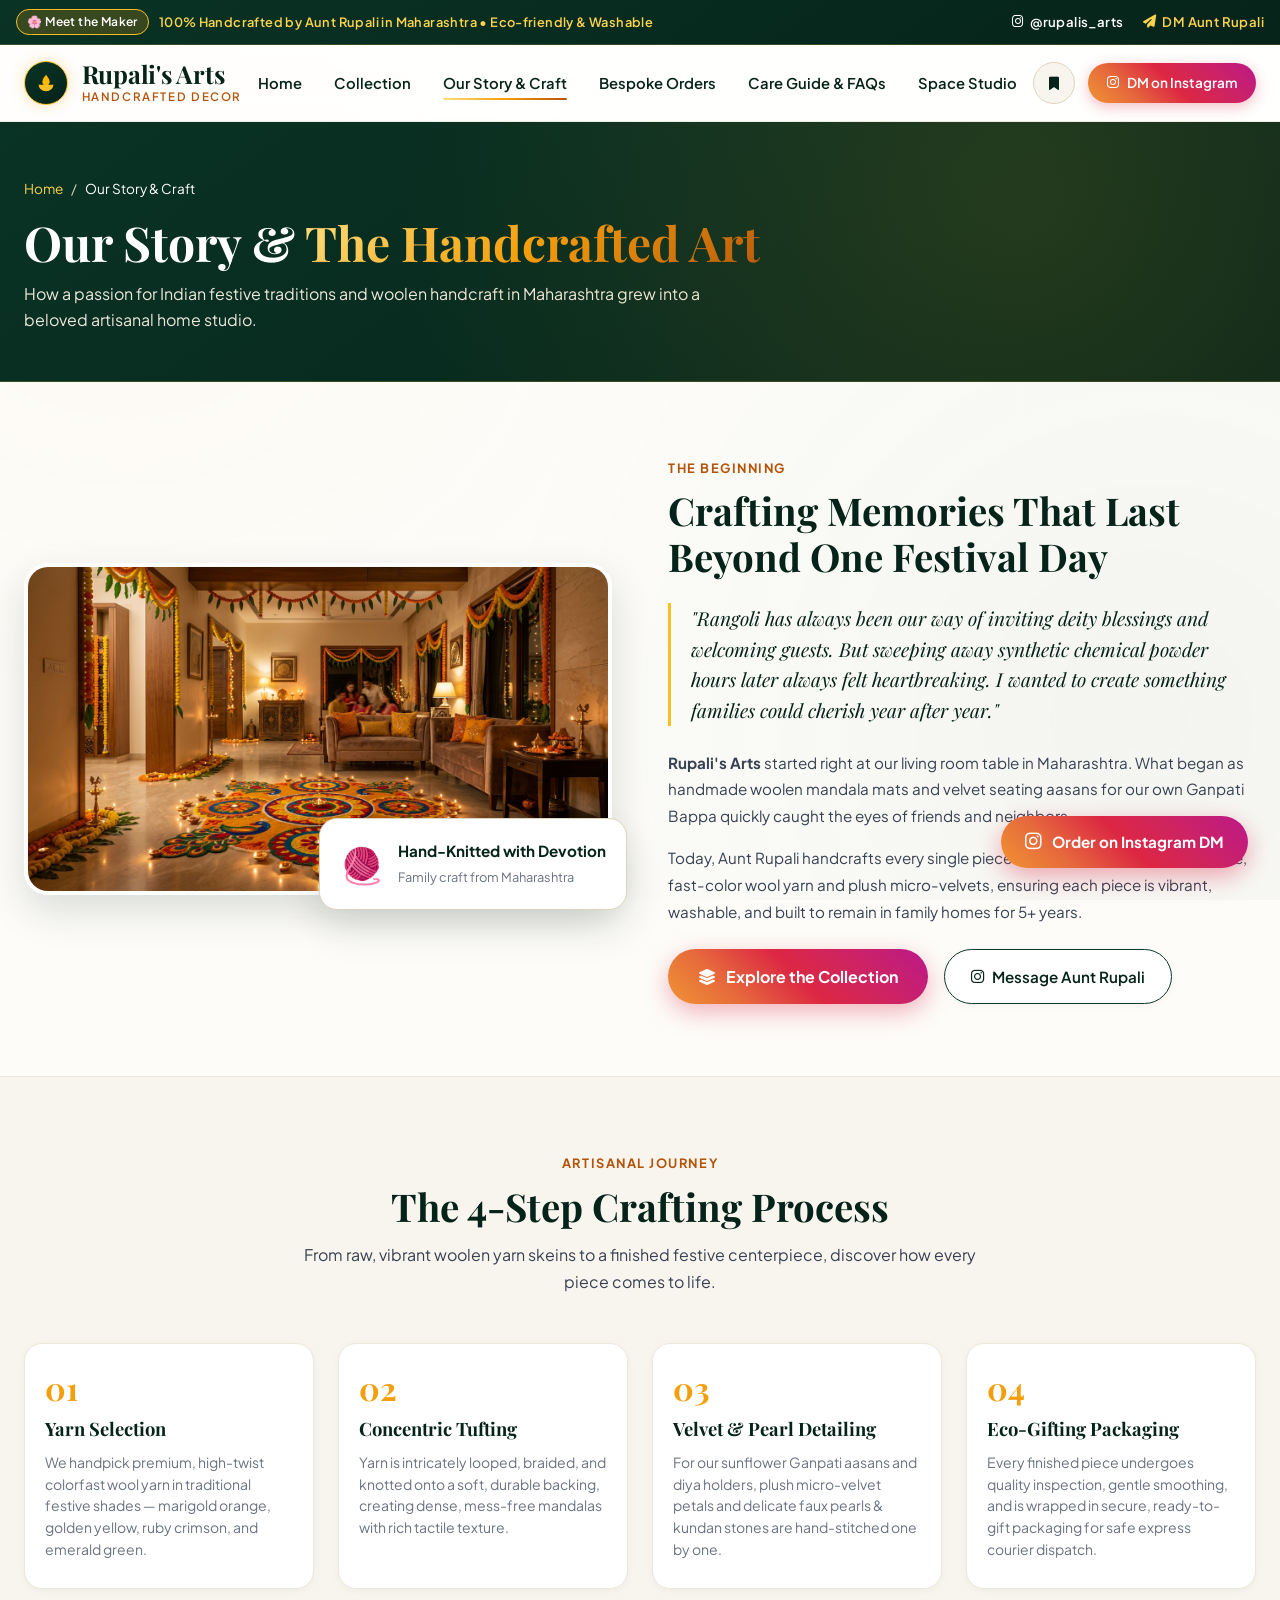
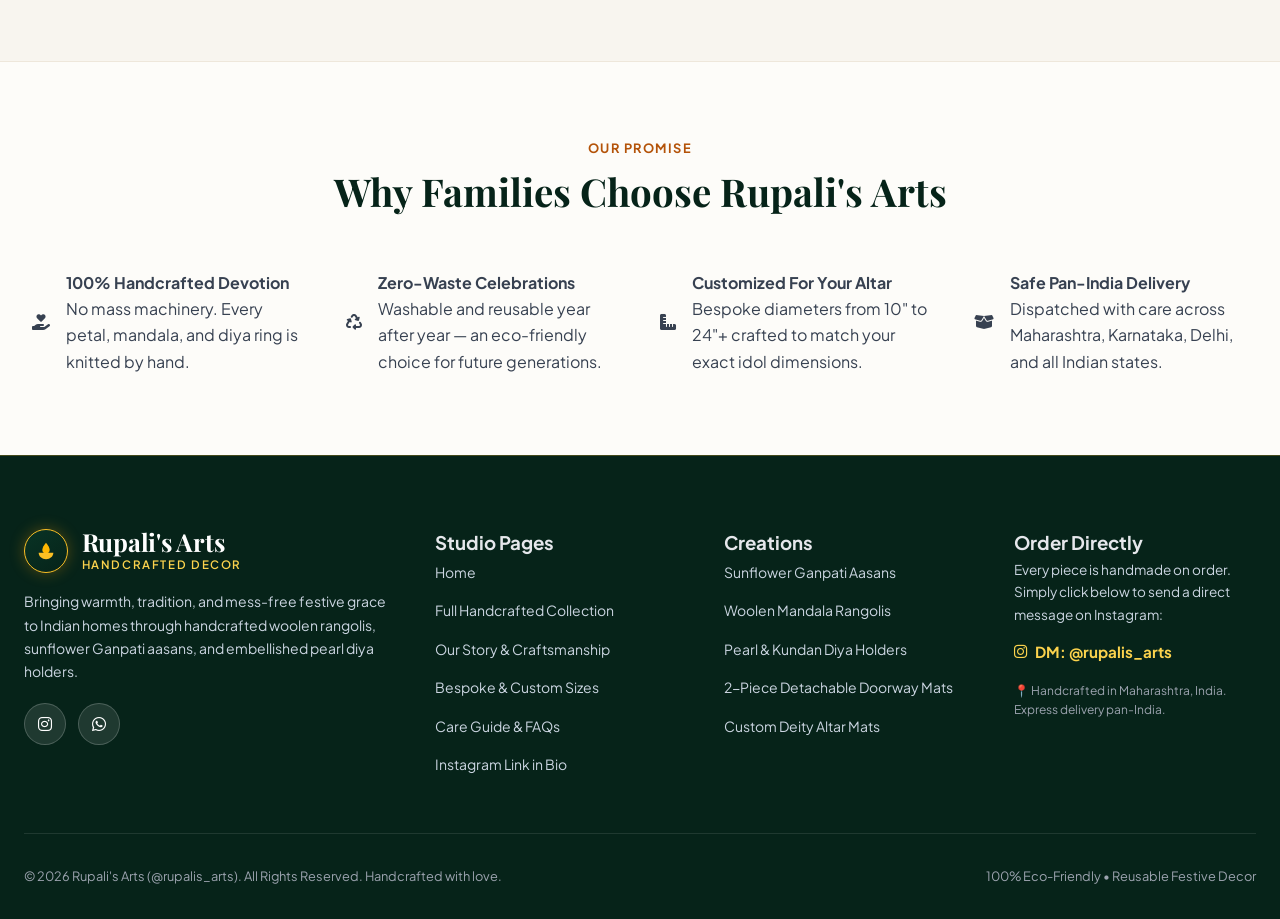
==== about.html @ a7e8b1a6 "fix(seo): optimize meta title (<60 chars) and description (<160 chars) lengths, update canonical URL" ====
<!DOCTYPE html>
<html lang="en">
<head>
  <meta charset="UTF-8" />
  <meta name="viewport" content="width=device-width, initial-scale=1.0" />
  <meta http-equiv="X-UA-Compatible" content="IE=edge" />

  <!-- SEO Meta Tags -->
  <title>Our Story & Craft | Rupali's Arts Woolen Decor</title>
  <meta name="title" content="Our Story & Craft | Rupali's Arts Woolen Decor" />
  <meta name="description" content="Discover Aunt Rupali's story and the artisanal craft of reusable woolen rangolis & Ganpati aasans handcrafted in Maharashtra." />
  <meta name="keywords" content="About Rupali's Arts, handmade woolen rangoli story, Aunt Rupali crafts, Indian artisan festive decor, eco-friendly rangoli" />
  <meta name="author" content="Rupali's Arts" />
  <meta name="robots" content="index, follow" />
  <link rel="canonical" href="https://rugvednikam.github.io/rupalis-arts/about.html" />
  <meta name="theme-color" content="#062319" />

  <!-- Open Graph -->
  <meta property="og:type" content="website" />
  <meta property="og:url" content="https://rugvednikam.github.io/rupalis-arts/about.html" />
  <meta property="og:title" content="Our Story & Craft | Rupali's Arts" />
  <meta property="og:description" content="Learn how Aunt Rupali creates washable, reusable woolen rangolis with love in Maharashtra." />
  <meta property="og:image" content="assets/images/hero.jpg" />

  <!-- Favicon -->
  <link rel="icon" type="image/svg+xml" href="data:image/svg+xml,<svg xmlns='http://www.w3.org/2000/svg' viewBox='0 0 24 24'><path d='M12 3C12 3 8 7.5 8 11C8 13.2 9.8 15 12 15C14.2 15 16 13.2 16 11C16 7.5 12 3 12 3Z' fill='%23f59e0b'/><path d='M4 14C4 18 7.58 21 12 21C16.42 21 20 18 20 14H4Z' fill='%230b3829'/></svg>" />

  <!-- Google Fonts & Font Awesome -->
  <link rel="preconnect" href="https://fonts.googleapis.com" />
  <link rel="preconnect" href="https://fonts.gstatic.com" crossorigin />
  <link href="https://fonts.googleapis.com/css2?family=Cinzel+Decorative:wght@700&family=Playfair+Display:ital,wght@0,600;0,700;1,600&family=Plus+Jakarta+Sans:wght@400;500;600;700;800&display=swap" rel="stylesheet" />
  <link rel="stylesheet" href="https://cdnjs.cloudflare.com/ajax/libs/font-awesome/6.5.1/css/all.min.css" />

  <!-- Custom CSS -->
  <link rel="stylesheet" href="css/animations.css" />
  <link rel="stylesheet" href="css/main.css" />
</head>
<body>

  <!-- Top Announcement Bar -->
  <aside class="announcement-bar" aria-label="Announcement">
    <div class="announcement-content">
      <div class="announcement-text-group">
        <span class="announcement-badge">🌸 Meet the Maker</span>
        <span class="announcement-tagline">100% Handcrafted by Aunt Rupali in Maharashtra • Eco-friendly & Washable</span>
      </div>
      <div class="announcement-links">
        <a href="https://www.instagram.com/rupalis_arts/" target="_blank" rel="noopener noreferrer" class="announcement-link" aria-label="Visit Rupali's Arts on Instagram">
          <i class="fab fa-instagram" aria-hidden="true"></i> @rupalis_arts
        </a>
        <a href="javascript:void(0)" onclick="openInstagramDM('Artisan Story Inquiry')" class="announcement-link" style="color: var(--gold-300);" aria-label="Direct message on Instagram">
          <i class="fas fa-paper-plane" aria-hidden="true"></i> DM Aunt Rupali
        </a>
      </div>
    </div>
  </aside>

  <!-- Main Site Header -->
  <header class="site-header" role="banner">
    <div class="container">
      <nav class="navbar" role="navigation" aria-label="Main Navigation">
        <a href="index.html" class="brand-logo" aria-label="Rupali's Arts Home">
          <div class="logo-diya-icon">
            <svg width="22" height="22" viewBox="0 0 24 24" fill="none" aria-hidden="true">
              <path d="M12 3C12 3 8 7.5 8 11C8 13.2 9.8 15 12 15C14.2 15 16 13.2 16 11C16 7.5 12 3 12 3Z" fill="#ffb703"/>
              <path d="M4 14C4 18 7.58 21 12 21C16.42 21 20 18 20 14H4Z" fill="#fbbf24"/>
            </svg>
          </div>
          <div class="brand-text-group">
            <span class="brand-title">Rupali's Arts</span>
            <span class="brand-subtitle">Handcrafted Decor</span>
          </div>
        </a>

        <ul class="nav-menu">
          <li><a href="index.html" class="nav-link">Home</a></li>
          <li><a href="collection.html" class="nav-link">Collection</a></li>
          <li><a href="about.html" class="nav-link active">Our Story & Craft</a></li>
          <li><a href="custom-order.html" class="nav-link">Bespoke Orders</a></li>
          <li><a href="faq.html" class="nav-link">Care Guide & FAQs</a></li>
          <li><a href="index.html#visualizer" class="nav-link">Space Studio</a></li>
        </ul>

        <div class="nav-actions">
          <button id="btnOpenInquiryDrawer" class="action-btn" title="Saved Inquiries" aria-label="Open saved inquiry bag">
            <i class="fas fa-bookmark" aria-hidden="true"></i>
            <span class="badge-count inquiry-badge-count" style="display: none;">0</span>
          </button>

          <a href="https://ig.me/m/rupalis_arts" target="_blank" rel="noopener noreferrer" class="btn-insta-header" aria-label="Direct message Rupali's Arts on Instagram">
            <i class="fab fa-instagram" aria-hidden="true"></i>
            <span>DM on Instagram</span>
          </a>

          <button id="mobileToggle" class="action-btn mobile-toggle" title="Menu" aria-label="Toggle navigation menu" aria-expanded="false">
            <i class="fas fa-bars" aria-hidden="true"></i>
          </button>
        </div>
      </nav>
    </div>
  </header>

  <main role="main">
    <!-- Page Header Banner -->
    <section class="page-header-banner">
      <div class="container">
        <nav class="breadcrumb-nav" aria-label="Breadcrumb">
          <a href="index.html">Home</a>
          <span>/</span>
          <span style="color: #fff;">Our Story & Craft</span>
        </nav>
        <h1 class="page-header-title">
          Our Story & <span class="title-accent">The Handcrafted Art</span>
        </h1>
        <p class="page-header-subtitle">
          How a passion for Indian festive traditions and woolen handcraft in Maharashtra grew into a beloved artisanal home studio.
        </p>
      </div>
    </section>

    <!-- Main Story Section -->
    <section class="story-section">
      <div class="container">
        <div class="story-grid">
          <div class="story-image-stack">
            <img src="assets/images/hero.jpg" alt="Aunt Rupali Handcrafted Decor Workshop" class="story-main-img" />
            <div class="artisan-badge-card">
              <div style="font-size: 2.2rem;">🧶</div>
              <div>
                <strong style="display: block; color: var(--emerald-900); font-size: 0.95rem;">Hand-Knitted with Devotion</strong>
                <span style="font-size: 0.8rem; color: var(--text-muted);">Family craft from Maharashtra</span>
              </div>
            </div>
          </div>

          <div class="story-content">
            <span class="section-tag">The Beginning</span>
            <h2 class="section-title" style="text-align: left; margin-bottom: 1rem;">
              Crafting Memories That Last Beyond One Festival Day
            </h2>
            <p class="artisan-quote">
              "Rangoli has always been our way of inviting deity blessings and welcoming guests. But sweeping away synthetic chemical powder hours later always felt heartbreaking. I wanted to create something families could cherish year after year."
            </p>
            <p style="color: var(--text-body); font-size: 0.95rem; line-height: 1.75; margin-bottom: 1rem;">
              <strong>Rupali's Arts</strong> started right at our living room table in Maharashtra. What began as handmade woolen mandala mats and velvet seating aasans for our own Ganpati Bappa quickly caught the eyes of friends and neighbors.
            </p>
            <p style="color: var(--text-body); font-size: 0.95rem; line-height: 1.75; margin-bottom: 1.5rem;">
              Today, Aunt Rupali handcrafts every single piece on order. We source high-grade, fast-color wool yarn and plush micro-velvets, ensuring each piece is vibrant, washable, and built to remain in family homes for 5+ years.
            </p>

            <div style="display: flex; gap: 1rem; flex-wrap: wrap;">
              <a href="collection.html" class="btn-primary-insta">
                <i class="fas fa-layer-group" aria-hidden="true"></i>
                <span>Explore the Collection</span>
              </a>
              <button class="btn-secondary-outline" onclick="openInstagramDM('Artisan Story Chat')">
                <i class="fab fa-instagram" aria-hidden="true"></i>
                <span>Message Aunt Rupali</span>
              </button>
            </div>
          </div>
        </div>
      </div>
    </section>

    <!-- The 4-Step Handcrafting Process -->
    <section class="craft-process-section">
      <div class="container">
        <div class="section-header">
          <span class="section-tag">Artisanal Journey</span>
          <h2 class="section-title">The 4-Step Crafting Process</h2>
          <p class="section-description">
            From raw, vibrant woolen yarn skeins to a finished festive centerpiece, discover how every piece comes to life.
          </p>
        </div>

        <div class="craft-steps-grid">
          <!-- Step 1 -->
          <div class="step-card">
            <div class="step-number">01</div>
            <h3>Yarn Selection</h3>
            <p>
              We handpick premium, high-twist colorfast wool yarn in traditional festive shades — marigold orange, golden yellow, ruby crimson, and emerald green.
            </p>
          </div>

          <!-- Step 2 -->
          <div class="step-card">
            <div class="step-number">02</div>
            <h3>Concentric Tufting</h3>
            <p>
              Yarn is intricately looped, braided, and knotted onto a soft, durable backing, creating dense, mess-free mandalas with rich tactile texture.
            </p>
          </div>

          <!-- Step 3 -->
          <div class="step-card">
            <div class="step-number">03</div>
            <h3>Velvet & Pearl Detailing</h3>
            <p>
              For our sunflower Ganpati aasans and diya holders, plush micro-velvet petals and delicate faux pearls & kundan stones are hand-stitched one by one.
            </p>
          </div>

          <!-- Step 4 -->
          <div class="step-card">
            <div class="step-number">04</div>
            <h3>Eco-Gifting Packaging</h3>
            <p>
              Every finished piece undergoes quality inspection, gentle smoothing, and is wrapped in secure, ready-to-gift packaging for safe express courier dispatch.
            </p>
          </div>
        </div>
      </div>
    </section>

    <!-- Workshop Values -->
    <section style="padding: 4.5rem 0;">
      <div class="container">
        <div class="section-header">
          <span class="section-tag">Our Promise</span>
          <h2 class="section-title">Why Families Choose Rupali's Arts</h2>
        </div>

        <div class="features-grid">
          <div class="feature-box">
            <div class="feature-icon"><i class="fas fa-hand-holding-heart" aria-hidden="true"></i></div>
            <div class="feature-info">
              <h4>100% Handcrafted Devotion</h4>
              <p>No mass machinery. Every petal, mandala, and diya ring is knitted by hand.</p>
            </div>
          </div>

          <div class="feature-box">
            <div class="feature-icon"><i class="fas fa-recycle" aria-hidden="true"></i></div>
            <div class="feature-info">
              <h4>Zero-Waste Celebrations</h4>
              <p>Washable and reusable year after year — an eco-friendly choice for future generations.</p>
            </div>
          </div>

          <div class="feature-box">
            <div class="feature-icon"><i class="fas fa-ruler-combined" aria-hidden="true"></i></div>
            <div class="feature-info">
              <h4>Customized For Your Altar</h4>
              <p>Bespoke diameters from 10" to 24"+ crafted to match your exact idol dimensions.</p>
            </div>
          </div>

          <div class="feature-box">
            <div class="feature-icon"><i class="fas fa-box-open" aria-hidden="true"></i></div>
            <div class="feature-info">
              <h4>Safe Pan-India Delivery</h4>
              <p>Dispatched with care across Maharashtra, Karnataka, Delhi, and all Indian states.</p>
            </div>
          </div>
        </div>
      </div>
    </section>
  </main>

  <!-- Site Footer -->
  <footer class="site-footer" role="contentinfo">
    <div class="container">
      <div class="footer-grid">
        <div class="footer-col">
          <a href="index.html" class="brand-logo" style="margin-bottom: 1rem;" aria-label="Rupali's Arts Home">
            <div class="logo-diya-icon">
              <svg width="22" height="22" viewBox="0 0 24 24" fill="none" aria-hidden="true">
                <path d="M12 3C12 3 8 7.5 8 11C8 13.2 9.8 15 12 15C14.2 15 16 13.2 16 11C16 7.5 12 3 12 3Z" fill="#ffb703"/>
                <path d="M4 14C4 18 7.58 21 12 21C16.42 21 20 18 20 14H4Z" fill="#fbbf24"/>
              </svg>
            </div>
            <div class="brand-text-group">
              <span class="brand-title" style="color: #fff;">Rupali's Arts</span>
              <span class="brand-subtitle" style="color: var(--gold-300);">Handcrafted Decor</span>
            </div>
          </a>
          <p style="font-size: 0.875rem; color: #cbd5e1; line-height: 1.65; margin-bottom: 1.25rem;">
            Bringing warmth, tradition, and mess-free festive grace to Indian homes through handcrafted woolen rangolis, sunflower Ganpati aasans, and embellished pearl diya holders.
          </p>
          <div style="display: flex; gap: 0.75rem;">
            <a href="https://www.instagram.com/rupalis_arts/" target="_blank" rel="noopener noreferrer" class="action-btn" style="background: rgba(255,255,255,0.1); border-color: rgba(255,255,255,0.2); color: #fff;" aria-label="Instagram">
              <i class="fab fa-instagram" aria-hidden="true"></i>
            </a>
            <a href="https://wa.me/918552939652" target="_blank" rel="noopener noreferrer" class="action-btn" style="background: rgba(255,255,255,0.1); border-color: rgba(255,255,255,0.2); color: #fff;" aria-label="WhatsApp">
              <i class="fab fa-whatsapp" aria-hidden="true"></i>
            </a>
          </div>
        </div>

        <div class="footer-col">
          <h3 class="footer-col-title">Studio Pages</h3>
          <ul class="footer-links">
            <li><a href="index.html">Home</a></li>
            <li><a href="collection.html">Full Handcrafted Collection</a></li>
            <li><a href="about.html">Our Story & Craftsmanship</a></li>
            <li><a href="custom-order.html">Bespoke & Custom Sizes</a></li>
            <li><a href="faq.html">Care Guide & FAQs</a></li>
            <li><a href="bio.html">Instagram Link in Bio</a></li>
          </ul>
        </div>

        <div class="footer-col">
          <h3 class="footer-col-title">Creations</h3>
          <ul class="footer-links">
            <li><a href="collection.html">Sunflower Ganpati Aasans</a></li>
            <li><a href="collection.html">Woolen Mandala Rangolis</a></li>
            <li><a href="collection.html">Pearl & Kundan Diya Holders</a></li>
            <li><a href="collection.html">2-Piece Detachable Doorway Mats</a></li>
            <li><a href="custom-order.html">Custom Deity Altar Mats</a></li>
          </ul>
        </div>

        <div class="footer-col">
          <h3 class="footer-col-title">Order Directly</h3>
          <p style="font-size: 0.85rem; color: #cbd5e1; margin-bottom: 0.75rem;">
            Every piece is handmade on order. Simply click below to send a direct message on Instagram:
          </p>
          <a href="https://ig.me/m/rupalis_arts" target="_blank" rel="noopener noreferrer" style="display: inline-flex; align-items: center; gap: 0.5rem; color: var(--gold-300); font-weight: 700; font-size: 0.95rem;" aria-label="Chat on Instagram DM">
            <i class="fab fa-instagram" aria-hidden="true"></i> DM: @rupalis_arts
          </a>
          <p style="font-size: 0.75rem; color: #9ca3af; margin-top: 1rem;">
            📍 Handcrafted in Maharashtra, India. Express delivery pan-India.
          </p>
        </div>
      </div>

      <div class="footer-bottom">
        <p>© 2026 Rupali's Arts (@rupalis_arts). All Rights Reserved. Handcrafted with love.</p>
        <p>100% Eco-Friendly • Reusable Festive Decor</p>
      </div>
    </div>
  </footer>

  <!-- Inquiry Bag Drawer -->
  <div id="inquiryBackdrop" class="modal-backdrop" aria-hidden="true"></div>
  <aside id="inquiryDrawer" class="inquiry-drawer" role="dialog" aria-modal="true" aria-label="My Inquiry Bag">
    <div class="drawer-header">
      <div style="display: flex; align-items: center; gap: 0.5rem;">
        <i class="fas fa-bookmark" style="color: var(--gold-400);" aria-hidden="true"></i>
        <h3>My Inquiry Bag</h3>
      </div>
      <button id="btnCloseInquiryDrawer" style="color: #fff; font-size: 1.25rem;" aria-label="Close inquiry drawer">
        <i class="fas fa-times" aria-hidden="true"></i>
      </button>
    </div>

    <div id="inquiryDrawerList" class="drawer-body"></div>

    <div class="drawer-footer">
      <label for="inquiryNotesInput" style="font-size: 0.8rem; font-weight: 700; color: var(--emerald-900); display: block; margin-bottom: 0.4rem;">
        Custom Size / Note for Aunt Rupali:
      </label>
      <input type="text" id="inquiryNotesInput" placeholder="e.g. Need 12-inch size in Purple" style="width: 100%; padding: 0.65rem 0.85rem; border-radius: 10px; border: 1px solid var(--cream-300); font-size: 0.825rem; margin-bottom: 1rem; outline: none;" />

      <button id="btnSendAllInquiry" class="btn-primary-insta" style="width: 100%; justify-content: center;" aria-label="Send inquiry bag items to Instagram DM">
        <i class="fab fa-instagram" aria-hidden="true"></i> Send All to Instagram DM
      </button>
    </div>
  </aside>

  <!-- Mobile Slide-Out Sidebar Drawer (Off-Canvas Left) -->
  <div id="mobileSidebarBackdrop" class="mobile-sidebar-backdrop" aria-hidden="true"></div>

  <aside id="mobileSidebar" class="mobile-sidebar" role="dialog" aria-modal="true" aria-label="Mobile Navigation Sidebar">
    <div class="mobile-sidebar-header">
      <a href="index.html" class="brand-logo" id="mobileSidebarLogo" aria-label="Rupali's Arts Home">
        <div class="logo-diya-icon">
          <svg width="20" height="20" viewBox="0 0 24 24" fill="none" aria-hidden="true">
            <path d="M12 3C12 3 8 7.5 8 11C8 13.2 9.8 15 12 15C14.2 15 16 13.2 16 11C16 7.5 12 3 12 3Z" fill="#ffb703"/>
            <path d="M4 14C4 18 7.58 21 12 21C16.42 21 20 18 20 14H4Z" fill="#fbbf24"/>
          </svg>
        </div>
        <div class="brand-text-group">
          <span class="brand-title" style="font-size: 1.35rem; color: #fff;">Rupali's Arts</span>
          <span class="brand-subtitle" style="color: var(--gold-300);">Handcrafted Decor</span>
        </div>
      </a>
      <button id="closeMobileSidebarBtn" class="mobile-sidebar-close" aria-label="Close mobile navigation sidebar">
        <i class="fas fa-times" aria-hidden="true"></i>
      </button>
    </div>

    <div class="mobile-sidebar-body">
      <div class="mobile-sidebar-quick-tools" style="grid-template-columns: 1fr;">
        <button id="mobileSidebarInquiryBtn" class="mobile-tool-card" aria-label="Open saved inquiry bag">
          <div class="tool-icon-wrap">
            <i class="fas fa-bookmark" aria-hidden="true"></i>
            <span class="badge-count inquiry-badge-count" style="display: none;">0</span>
          </div>
          <div class="tool-info">
            <span class="tool-title">My Saved Inquiry Bag</span>
            <span class="tool-sub">View bookmarks & request quote</span>
          </div>
        </button>
      </div>

      <nav class="mobile-sidebar-nav" aria-label="Mobile Menu Navigation">
        <span class="mobile-nav-heading">Studio Navigation</span>
        <ul class="mobile-nav-list">
          <li>
            <a href="index.html" class="mobile-nav-item">
              <span class="item-icon"><i class="fas fa-house" aria-hidden="true"></i></span>
              <span class="item-label">Home</span>
              <i class="fas fa-chevron-right item-arrow" aria-hidden="true"></i>
            </a>
          </li>
          <li>
            <a href="collection.html" class="mobile-nav-item">
              <span class="item-icon"><i class="fas fa-layer-group" aria-hidden="true"></i></span>
              <span class="item-label">Full Collection</span>
              <span class="item-pill">7 Designs</span>
            </a>
          </li>
          <li>
            <a href="about.html" class="mobile-nav-item active">
              <span class="item-icon"><i class="fas fa-heart" aria-hidden="true"></i></span>
              <span class="item-label">Our Story & Craft</span>
              <i class="fas fa-chevron-right item-arrow" aria-hidden="true"></i>
            </a>
          </li>
          <li>
            <a href="custom-order.html" class="mobile-nav-item">
              <span class="item-icon"><i class="fas fa-palette" aria-hidden="true"></i></span>
              <span class="item-label">Bespoke Orders & Sizes</span>
              <i class="fas fa-chevron-right item-arrow" aria-hidden="true"></i>
            </a>
          </li>
          <li>
            <a href="faq.html" class="mobile-nav-item">
              <span class="item-icon"><i class="fas fa-circle-question" aria-hidden="true"></i></span>
              <span class="item-label">Care Guide & FAQs</span>
              <i class="fas fa-chevron-right item-arrow" aria-hidden="true"></i>
            </a>
          </li>
          <li>
            <a href="bio.html" class="mobile-nav-item">
              <span class="item-icon"><i class="fas fa-link" aria-hidden="true"></i></span>
              <span class="item-label">Instagram Link in Bio</span>
              <i class="fas fa-chevron-right item-arrow" aria-hidden="true"></i>
            </a>
          </li>
        </ul>
      </nav>
    </div>

    <div class="mobile-sidebar-footer">
      <a href="https://ig.me/m/rupalis_arts" target="_blank" rel="noopener noreferrer" class="btn-sidebar-insta" aria-label="Direct message Rupali's Arts on Instagram">
        <i class="fab fa-instagram fa-lg" aria-hidden="true"></i>
        <span>DM on Instagram @rupalis_arts</span>
      </a>

      <a href="https://wa.me/918552939652?text=Hello%20Rupali's%20Arts!%20I%20am%20interested%20in%20your%20handcrafted%20woolen%20rangolis%20and%20aasans." target="_blank" rel="noopener noreferrer" class="btn-sidebar-whatsapp" aria-label="Message Rupali's Arts on WhatsApp">
        <i class="fab fa-whatsapp fa-lg" aria-hidden="true"></i>
        <span>WhatsApp: +91 8552939652</span>
      </a>

      <div class="mobile-sidebar-badge-strip">
        <span>🚚 Express Shipping</span>
        <span>•</span>
        <span>💯 100% Reusable</span>
      </div>
    </div>
  </aside>

  <!-- Floating Instagram Quick Action Button -->
  <a href="https://ig.me/m/rupalis_arts" target="_blank" rel="noopener noreferrer" class="floating-insta-btn" title="Chat on Instagram DM" aria-label="Order on Instagram DM @rupalis_arts">
    <i class="fab fa-instagram fa-lg" aria-hidden="true"></i>
    <span>Order on Instagram DM</span>
  </a>

  <!-- Scripts -->
  <script src="js/products.js"></script>
  <script src="js/app.js"></script>
</body>
</html>
---- css/animations.css ----
/* Rupali's Arts - Animations & Keyframes */

@keyframes flameFlicker {
  0%, 100% {
    transform: scale(1) rotate(-1deg);
    filter: drop-shadow(0 0 10px rgba(255, 179, 0, 0.9)) drop-shadow(0 0 20px rgba(255, 106, 0, 0.6));
    opacity: 0.95;
  }
  25% {
    transform: scale(1.08, 0.95) rotate(2deg);
    filter: drop-shadow(0 0 14px rgba(255, 195, 0, 1)) drop-shadow(0 0 25px rgba(255, 87, 34, 0.7));
    opacity: 1;
  }
  50% {
    transform: scale(0.96, 1.05) rotate(-2deg);
    filter: drop-shadow(0 0 8px rgba(255, 179, 0, 0.8)) drop-shadow(0 0 18px rgba(255, 106, 0, 0.5));
    opacity: 0.9;
  }
  75% {
    transform: scale(1.04, 1.02) rotate(1deg);
    filter: drop-shadow(0 0 12px rgba(255, 204, 0, 0.95)) drop-shadow(0 0 22px rgba(255, 87, 34, 0.65));
    opacity: 0.98;
  }
}

@keyframes floatSlow {
  0%, 100% {
    transform: translateY(0) rotate(0deg);
  }
  50% {
    transform: translateY(-12px) rotate(3deg);
  }
}

@keyframes floatReverse {
  0%, 100% {
    transform: translateY(0) rotate(0deg);
  }
  50% {
    transform: translateY(10px) rotate(-3deg);
  }
}

@keyframes pulseGlow {
  0%, 100% {
    box-shadow: 0 0 0 0 rgba(225, 48, 108, 0.4), 0 0 20px rgba(251, 133, 0, 0.3);
  }
  50% {
    box-shadow: 0 0 0 12px rgba(225, 48, 108, 0), 0 0 30px rgba(251, 133, 0, 0.5);
  }
}

@keyframes goldShimmer {
  0% {
    background-position: -200% 0;
  }
  100% {
    background-position: 200% 0;
  }
}

@keyframes spinSlow {
  from {
    transform: rotate(0deg);
  }
  to {
    transform: rotate(360deg);
  }
}

@keyframes marigoldDrift {
  0% {
    transform: translateY(-50px) translateX(0) rotate(0deg);
    opacity: 0;
  }
  10% {
    opacity: 0.8;
  }
  90% {
    opacity: 0.8;
  }
  100% {
    transform: translateY(105vh) translateX(100px) rotate(360deg);
    opacity: 0;
  }
}

@keyframes modalFadeIn {
  from {
    opacity: 0;
    transform: scale(0.95) translateY(20px);
  }
  to {
    opacity: 1;
    transform: scale(1) translateY(0);
  }
}

@keyframes slideInRight {
  from {
    transform: translateX(100%);
  }
  to {
    transform: translateX(0);
  }
}

@keyframes toastSlideUp {
  from {
    transform: translateY(100%) scale(0.9);
    opacity: 0;
  }
  to {
    transform: translateY(0) scale(1);
    opacity: 1;
  }
}

.animate-flame {
  animation: flameFlicker 2.4s infinite ease-in-out;
  transform-origin: bottom center;
}

.animate-float {
  animation: floatSlow 5s ease-in-out infinite;
}

.animate-float-reverse {
  animation: floatReverse 6s ease-in-out infinite;
}

.animate-pulse-glow {
  animation: pulseGlow 2.5s infinite;
}

.animate-spin-slow {
  animation: spinSlow 30s linear infinite;
}
---- css/main.css ----
/* ==========================================================================
   RUPALI'S ARTS - MODERN HANDCRAFTED FESTIVE HOME DECOR STYLESHEET
   ========================================================================== */

:root {
  /* Brand Color Tokens */
  --emerald-900: #062319;
  --emerald-800: #0b3829;
  --emerald-700: #104c38;
  --emerald-600: #16654b;
  --emerald-100: #e3f2ec;
  --emerald-50:  #f0f8f5;

  --gold-500: #f59e0b;
  --gold-400: #fbbf24;
  --gold-300: #fcd34d;
  --gold-200: #fde68a;
  
  --amber-500: #d97706;
  --amber-600: #b45309;

  --crimson-700: #881337;
  --crimson-600: #be123c;
  --crimson-500: #e11d48;

  --cream-50:  #fdfcf9;
  --cream-100: #f8f5ef;
  --cream-200: #eee7db;
  --cream-300: #ded3bf;

  --text-dark: #1a202c;
  --text-body: #374151;
  --text-muted: #6b7280;
  --text-light: #9ca3af;

  /* Gradients */
  --grad-gold: linear-gradient(135deg, #fce080 0%, #f59e0b 50%, #b45309 100%);
  --grad-emerald: linear-gradient(145deg, #093325 0%, #062319 100%);
  --grad-emerald-subtle: linear-gradient(180deg, #0d3d2c 0%, #07261b 100%);
  --grad-instagram: linear-gradient(45deg, #f09433 0%, #e6683c 25%, #dc2743 50%, #cc2366 75%, #bc1888 100%);
  --grad-festive-glow: radial-gradient(circle at center, rgba(251, 191, 36, 0.25) 0%, rgba(13, 61, 44, 0) 70%);

  /* Glassmorphism */
  --glass-bg: rgba(255, 255, 255, 0.82);
  --glass-border: rgba(251, 191, 36, 0.28);
  --glass-dark-bg: rgba(6, 35, 25, 0.85);
  --glass-dark-border: rgba(251, 191, 36, 0.2);

  /* Shadows */
  --shadow-sm: 0 2px 8px rgba(0, 0, 0, 0.04);
  --shadow-md: 0 8px 24px rgba(6, 35, 25, 0.08);
  --shadow-lg: 0 16px 40px rgba(6, 35, 25, 0.14);
  --shadow-glow: 0 0 35px rgba(245, 158, 11, 0.35);

  /* Fonts */
  --font-serif: 'Playfair Display', Georgia, serif;
  --font-display: 'Cinzel Decorative', 'Playfair Display', serif;
  --font-sans: 'Plus Jakarta Sans', system-ui, -apple-system, BlinkMacSystemFont, 'Segoe UI', Roboto, sans-serif;

  /* Transitions */
  --transition-fast: 0.2s cubic-bezier(0.4, 0, 0.2, 1);
  --transition-normal: 0.35s cubic-bezier(0.4, 0, 0.2, 1);
  --transition-bounce: 0.5s cubic-bezier(0.34, 1.56, 0.64, 1);
}

/* Reset & Base Setup */
*, *::before, *::after {
  box-sizing: border-box;
  margin: 0;
  padding: 0;
}

html {
  scroll-behavior: smooth;
  font-size: 16px;
  -webkit-text-size-adjust: 100%;
  overflow-x: hidden !important;
  width: 100% !important;
  max-width: 100% !important;
}

body {
  font-family: var(--font-sans);
  background-color: var(--cream-50);
  color: var(--text-body);
  line-height: 1.65;
  overflow-x: hidden !important;
  width: 100% !important;
  max-width: 100% !important;
  position: relative;
  min-height: 100vh;
}

/* Background Festive Texture */
body::before {
  content: '';
  position: fixed;
  inset: 0;
  background-image: 
    radial-gradient(circle at 10% 20%, rgba(245, 158, 11, 0.03) 0%, transparent 40%),
    radial-gradient(circle at 90% 80%, rgba(16, 76, 56, 0.04) 0%, transparent 50%);
  pointer-events: none;
  z-index: -1;
}

img {
  max-width: 100%;
  height: auto;
  display: block;
}

a {
  color: inherit;
  text-decoration: none;
}

button, input, select, textarea {
  font-family: inherit;
}

button {
  cursor: pointer;
  border: none;
  background: none;
}

/* Container */
.container {
  width: 100%;
  max-width: 1280px;
  margin: 0 auto;
  padding: 0 1.5rem;
}

@media (max-width: 640px) {
  .container {
    padding: 0 1rem;
  }
}

/* ==========================================================================
   TOP ANNOUNCEMENT BAR
   ========================================================================== */
.announcement-bar {
  background: var(--grad-emerald);
  color: var(--gold-300);
  padding: 0.55rem 1rem;
  font-size: 0.825rem;
  font-weight: 600;
  letter-spacing: 0.03em;
  border-bottom: 1px solid rgba(251, 191, 36, 0.2);
  position: relative;
  z-index: 60;
  width: 100%;
  box-sizing: border-box;
}

.announcement-content {
  display: flex;
  justify-content: space-between;
  align-items: center;
  max-width: 1280px;
  margin: 0 auto;
  gap: 0.75rem;
  width: 100%;
  box-sizing: border-box;
}

.announcement-text-group {
  display: flex;
  align-items: center;
  gap: 0.6rem;
  flex-wrap: wrap;
  max-width: 100%;
}

.announcement-badge {
  background: rgba(245, 158, 11, 0.2);
  border: 1px solid var(--gold-400);
  padding: 0.15rem 0.65rem;
  border-radius: 9999px;
  color: #fff;
  font-size: 0.75rem;
  white-space: nowrap;
  flex-shrink: 0;
}

.announcement-tagline {
  color: var(--gold-300);
  font-size: 0.8rem;
}

.announcement-links {
  display: flex;
  gap: 1.25rem;
  align-items: center;
  flex-shrink: 0;
}

.announcement-link {
  display: inline-flex;
  align-items: center;
  gap: 0.35rem;
  color: #fff;
  transition: var(--transition-fast);
  white-space: nowrap;
}

.announcement-link:hover {
  color: var(--gold-300);
}

/* ==========================================================================
   HEADER & NAVBAR
   ========================================================================== */
.site-header {
  position: sticky;
  top: 0;
  z-index: 50;
  background: var(--glass-bg);
  backdrop-filter: blur(14px);
  -webkit-backdrop-filter: blur(14px);
  border-bottom: 1px solid rgba(238, 231, 219, 0.8);
  transition: var(--transition-normal);
}

.site-header.scrolled {
  box-shadow: var(--shadow-md);
  background: rgba(253, 252, 249, 0.94);
}

.navbar {
  display: flex;
  align-items: center;
  justify-content: space-between;
  height: 4.75rem;
}

/* Brand Logo */
.brand-logo {
  display: flex;
  align-items: center;
  gap: 0.85rem;
}

.logo-diya-icon {
  width: 44px;
  height: 44px;
  background: var(--grad-emerald);
  border: 1.5px solid var(--gold-400);
  border-radius: 50%;
  display: flex;
  align-items: center;
  justify-content: center;
  box-shadow: 0 0 15px rgba(245, 158, 11, 0.3);
  position: relative;
  flex-shrink: 0;
}

.brand-text-group {
  display: flex;
  flex-direction: column;
}

.brand-title {
  font-family: var(--font-serif);
  font-size: 1.55rem;
  font-weight: 700;
  color: var(--emerald-900);
  letter-spacing: -0.01em;
  line-height: 1.1;
}

.brand-subtitle {
  font-size: 0.72rem;
  font-weight: 600;
  letter-spacing: 0.14em;
  text-transform: uppercase;
  color: var(--amber-600);
}

/* Nav Links */
.nav-menu {
  display: flex;
  align-items: center;
  gap: 2rem;
  list-style: none;
}

.nav-link {
  font-size: 0.925rem;
  font-weight: 600;
  color: var(--emerald-900);
  position: relative;
  padding: 0.5rem 0;
  transition: var(--transition-fast);
}

.nav-link::after {
  content: '';
  position: absolute;
  bottom: 0;
  left: 0;
  width: 0;
  height: 2px;
  background: var(--grad-gold);
  border-radius: 2px;
  transition: var(--transition-fast);
}

.nav-link:hover {
  color: var(--amber-600);
}

.nav-link:hover::after,
.nav-link.active::after {
  width: 100%;
}

/* Nav Actions */
.nav-actions {
  display: flex;
  align-items: center;
  gap: 0.85rem;
}

.action-btn {
  width: 42px;
  height: 42px;
  border-radius: 50%;
  background: var(--cream-100);
  border: 1px solid var(--cream-300);
  color: var(--emerald-900);
  display: flex;
  align-items: center;
  justify-content: center;
  transition: var(--transition-fast);
  position: relative;
}

.action-btn:hover {
  background: var(--emerald-50);
  border-color: var(--emerald-700);
  color: var(--emerald-700);
  transform: translateY(-2px);
}

.badge-count {
  position: absolute;
  top: -4px;
  right: -4px;
  background: var(--crimson-600);
  color: white;
  font-size: 0.7rem;
  font-weight: 700;
  width: 19px;
  height: 19px;
  border-radius: 50%;
  display: flex;
  align-items: center;
  justify-content: center;
  box-shadow: 0 2px 6px rgba(190, 18, 60, 0.4);
}

.btn-insta-header {
  display: inline-flex;
  align-items: center;
  gap: 0.5rem;
  background: var(--grad-instagram);
  color: white;
  padding: 0.55rem 1.15rem;
  border-radius: 9999px;
  font-size: 0.85rem;
  font-weight: 600;
  box-shadow: 0 4px 14px rgba(220, 39, 67, 0.3);
  transition: var(--transition-fast);
}

.btn-insta-header:hover {
  transform: translateY(-2px);
  box-shadow: 0 6px 20px rgba(220, 39, 67, 0.45);
}

.mobile-toggle {
  display: none;
}

/* ==========================================================================
   HERO SECTION
   ========================================================================== */
.hero-section {
  position: relative;
  padding: 3.5rem 0 5rem;
  overflow: hidden;
  background: radial-gradient(circle at 80% 20%, rgba(245, 158, 11, 0.12) 0%, transparent 60%),
              radial-gradient(circle at 20% 80%, rgba(16, 76, 56, 0.08) 0%, transparent 60%);
}

.hero-particle-canvas {
  position: absolute;
  top: 0;
  left: 0;
  width: 100%;
  height: 100%;
  pointer-events: none;
  z-index: 1;
}

.hero-grid {
  display: grid;
  grid-template-columns: 1.15fr 0.85fr;
  gap: 3.5rem;
  align-items: center;
  position: relative;
  z-index: 2;
}

.hero-badge-pill {
  display: inline-flex;
  align-items: center;
  gap: 0.5rem;
  background: rgba(16, 76, 56, 0.08);
  border: 1px solid rgba(16, 76, 56, 0.2);
  padding: 0.35rem 1rem;
  border-radius: 9999px;
  color: var(--emerald-800);
  font-size: 0.825rem;
  font-weight: 700;
  letter-spacing: 0.05em;
  text-transform: uppercase;
  margin-bottom: 1.25rem;
}

.hero-title {
  font-family: var(--font-serif);
  font-size: 3.4rem;
  font-weight: 700;
  line-height: 1.15;
  color: var(--emerald-900);
  margin-bottom: 1.25rem;
  letter-spacing: -0.02em;
}

.hero-title-accent {
  background: var(--grad-gold);
  -webkit-background-clip: text;
  -webkit-text-fill-color: transparent;
  display: inline-block;
}

.hero-description {
  font-size: 1.125rem;
  color: var(--text-body);
  margin-bottom: 2rem;
  max-width: 540px;
  line-height: 1.7;
}

.hero-cta-group {
  display: flex;
  flex-wrap: wrap;
  gap: 1rem;
  align-items: center;
  margin-bottom: 2.5rem;
}

.btn-primary-insta {
  display: inline-flex;
  align-items: center;
  gap: 0.65rem;
  background: var(--grad-instagram);
  color: #fff;
  padding: 0.9rem 1.85rem;
  border-radius: 9999px;
  font-weight: 700;
  font-size: 1rem;
  box-shadow: 0 8px 24px rgba(220, 39, 67, 0.35);
  transition: var(--transition-bounce);
}

.btn-primary-insta:hover {
  transform: translateY(-3px) scale(1.02);
  box-shadow: 0 12px 30px rgba(220, 39, 67, 0.5);
}

.btn-secondary-outline {
  display: inline-flex;
  align-items: center;
  gap: 0.5rem;
  background: #fff;
  border: 1.5px solid var(--emerald-800);
  color: var(--emerald-900);
  padding: 0.85rem 1.65rem;
  border-radius: 9999px;
  font-weight: 600;
  font-size: 0.95rem;
  transition: var(--transition-fast);
  box-shadow: var(--shadow-sm);
}

.btn-secondary-outline:hover {
  background: var(--emerald-800);
  color: #fff;
  transform: translateY(-2px);
}

.hero-highlights-strip {
  display: flex;
  gap: 1.75rem;
  padding-top: 1.5rem;
  border-top: 1px solid var(--cream-300);
}

.highlight-item {
  display: flex;
  align-items: center;
  gap: 0.6rem;
}

.highlight-icon-box {
  width: 36px;
  height: 36px;
  border-radius: 50%;
  background: var(--emerald-100);
  color: var(--emerald-800);
  display: flex;
  align-items: center;
  justify-content: center;
  font-size: 1rem;
  flex-shrink: 0;
}

.highlight-text h4 {
  font-size: 0.875rem;
  font-weight: 700;
  color: var(--emerald-900);
}

.highlight-text p {
  font-size: 0.75rem;
  color: var(--text-muted);
}

/* Hero Visual Showcase */
.hero-visual-card {
  position: relative;
  background: #fff;
  border-radius: 28px;
  padding: 1rem;
  box-shadow: var(--shadow-lg), var(--shadow-glow);
  border: 2px solid rgba(251, 191, 36, 0.4);
  transform-style: preserve-3d;
  transition: transform 0.4s ease;
}

.hero-img-wrapper {
  position: relative;
  border-radius: 20px;
  overflow: hidden;
  aspect-ratio: 4/3;
}

.hero-img-wrapper img {
  width: 100%;
  height: 100%;
  object-fit: cover;
  transition: transform 0.6s ease;
}

.hero-visual-card:hover .hero-img-wrapper img {
  transform: scale(1.04);
}

.hero-floating-badge {
  position: absolute;
  background: var(--glass-dark-bg);
  backdrop-filter: blur(12px);
  -webkit-backdrop-filter: blur(12px);
  border: 1px solid var(--glass-dark-border);
  color: #fff;
  padding: 0.75rem 1.15rem;
  border-radius: 16px;
  box-shadow: 0 10px 25px rgba(0, 0, 0, 0.25);
  display: flex;
  align-items: center;
  gap: 0.75rem;
}

.badge-top-left {
  top: -15px;
  left: -20px;
}

.badge-bottom-right {
  bottom: -20px;
  right: -15px;
}

.badge-icon-circ {
  width: 38px;
  height: 38px;
  border-radius: 50%;
  background: var(--grad-gold);
  color: var(--emerald-900);
  display: flex;
  align-items: center;
  justify-content: center;
  font-size: 1.1rem;
  font-weight: 700;
}

.badge-info h5 {
  font-size: 0.85rem;
  font-weight: 700;
  color: var(--gold-300);
}

.badge-info p {
  font-size: 0.72rem;
  color: #e5e7eb;
}

/* ==========================================================================
   MULTI-PAGE BANNER & BREADCRUMBS
   ========================================================================== */
.page-header-banner {
  background: var(--grad-emerald);
  color: #fff;
  padding: 3.5rem 0 3rem;
  position: relative;
  overflow: hidden;
  border-bottom: 1px solid rgba(251, 191, 36, 0.2);
}

.page-header-banner::before {
  content: '';
  position: absolute;
  inset: 0;
  background: radial-gradient(circle at 80% 30%, rgba(251, 191, 36, 0.12) 0%, transparent 60%);
  pointer-events: none;
}

.breadcrumb-nav {
  display: flex;
  align-items: center;
  gap: 0.5rem;
  font-size: 0.85rem;
  color: var(--cream-300);
  margin-bottom: 0.85rem;
}

.breadcrumb-nav a {
  color: var(--gold-300);
  transition: var(--transition-fast);
}

.breadcrumb-nav a:hover {
  color: #fff;
  text-decoration: underline;
}

.page-header-title {
  font-family: var(--font-serif);
  font-size: clamp(2rem, 4.5vw, 3rem);
  font-weight: 700;
  color: #fff;
  line-height: 1.2;
  margin-bottom: 0.6rem;
}

.page-header-title .title-accent {
  background: var(--grad-gold);
  -webkit-background-clip: text;
  -webkit-text-fill-color: transparent;
}

.page-header-subtitle {
  font-size: 1rem;
  color: var(--cream-200);
  max-width: 680px;
  line-height: 1.6;
}

/* ==========================================================================
   ABOUT & ARTISANAL CRAFT STYLES
   ========================================================================== */
.story-section {
  padding: 4.5rem 0;
}

.story-grid {
  display: grid;
  grid-template-columns: 1fr 1fr;
  gap: 3.5rem;
  align-items: center;
}

.story-image-stack {
  position: relative;
}

.story-main-img {
  border-radius: 24px;
  box-shadow: var(--shadow-lg);
  border: 4px solid #fff;
  width: 100%;
}

.artisan-badge-card {
  position: absolute;
  bottom: -15px;
  right: -15px;
  background: #fff;
  border-radius: 18px;
  padding: 1rem 1.25rem;
  box-shadow: var(--shadow-lg);
  border: 1px solid var(--cream-300);
  display: flex;
  align-items: center;
  gap: 0.85rem;
}

.artisan-quote {
  font-family: var(--font-serif);
  font-style: italic;
  font-size: 1.2rem;
  color: var(--emerald-900);
  border-left: 3px solid var(--gold-400);
  padding-left: 1.25rem;
  margin: 1.5rem 0;
  line-height: 1.6;
}

.craft-process-section {
  padding: 4.5rem 0;
  background: var(--cream-100);
  border-top: 1px solid var(--cream-200);
  border-bottom: 1px solid var(--cream-200);
}

.craft-steps-grid {
  display: grid;
  grid-template-columns: repeat(4, 1fr);
  gap: 1.5rem;
  margin-top: 2.5rem;
}

.step-card {
  background: #fff;
  border: 1px solid var(--cream-200);
  border-radius: 18px;
  padding: 1.75rem 1.25rem;
  position: relative;
  box-shadow: var(--shadow-sm);
  transition: var(--transition-normal);
}

.step-card:hover {
  transform: translateY(-4px);
  box-shadow: var(--shadow-md);
  border-color: var(--gold-400);
}

.step-number {
  font-family: var(--font-serif);
  font-size: 2rem;
  font-weight: 700;
  color: var(--gold-500);
  line-height: 1;
  margin-bottom: 0.6rem;
}

.step-card h3 {
  font-family: var(--font-serif);
  font-size: 1.15rem;
  color: var(--emerald-900);
  margin-bottom: 0.5rem;
}

.step-card p {
  font-size: 0.875rem;
  color: var(--text-muted);
  line-height: 1.55;
}

/* ==========================================================================
   CARE GUIDE & FAQS
   ========================================================================== */
.care-guide-section {
  padding: 4.5rem 0 2rem;
}

.care-guide-grid {
  display: grid;
  grid-template-columns: repeat(3, 1fr);
  gap: 1.75rem;
  margin-top: 2.5rem;
  margin-bottom: 3.5rem;
}

.care-card {
  background: #fff;
  border: 1px solid var(--cream-200);
  border-radius: 20px;
  padding: 2rem 1.5rem;
  box-shadow: var(--shadow-sm);
  text-align: center;
  transition: var(--transition-normal);
}

.care-card:hover {
  transform: translateY(-3px);
  box-shadow: var(--shadow-md);
  border-color: var(--emerald-600);
}

.care-card-icon {
  width: 56px;
  height: 56px;
  border-radius: 50%;
  background: var(--emerald-100);
  color: var(--emerald-800);
  font-size: 1.4rem;
  display: flex;
  align-items: center;
  justify-content: center;
  margin: 0 auto 1.15rem;
}

.care-card h3 {
  font-family: var(--font-serif);
  font-size: 1.25rem;
  color: var(--emerald-900);
  margin-bottom: 0.6rem;
}

.care-card p {
  font-size: 0.9rem;
  color: var(--text-body);
  line-height: 1.6;
}

/* ==========================================================================
   CUSTOM ORDER & SIZE GUIDE
   ========================================================================== */
.custom-order-page-section {
  padding: 4.5rem 0;
}

.size-guide-grid {
  display: grid;
  grid-template-columns: repeat(4, 1fr);
  gap: 1.25rem;
  margin: 2rem 0 3rem;
}

.size-card {
  background: #fff;
  border: 1.5px solid var(--cream-200);
  border-radius: 18px;
  padding: 1.5rem 1.15rem;
  text-align: center;
  transition: var(--transition-fast);
}

.size-card:hover {
  border-color: var(--emerald-700);
  background: var(--emerald-50);
}

.size-card .size-val {
  font-family: var(--font-serif);
  font-size: 1.75rem;
  font-weight: 700;
  color: var(--emerald-900);
  display: block;
}

.size-card .size-rec {
  font-size: 0.775rem;
  color: var(--amber-600);
  font-weight: 600;
  margin-top: 0.25rem;
  display: block;
}

.size-card p {
  font-size: 0.825rem;
  color: var(--text-muted);
  margin-top: 0.4rem;
}

@media (max-width: 1024px) {
  .story-grid {
    grid-template-columns: 1fr;
    gap: 2.5rem;
  }
  .craft-steps-grid {
    grid-template-columns: repeat(2, 1fr);
  }
  .size-guide-grid {
    grid-template-columns: repeat(2, 1fr);
  }
  .care-guide-grid {
    grid-template-columns: 1fr;
    gap: 1.25rem;
  }
}

/* ==========================================================================
   FEATURES VALUE BAR
   ========================================================================== */
.features-value-bar {
  background: #fff;
  border-top: 1px solid var(--cream-200);
  border-bottom: 1px solid var(--cream-200);
  padding: 2.25rem 0;
}

.features-grid {
  display: grid;
  grid-template-columns: repeat(4, 1fr);
  gap: 1.5rem;
}

.feature-box {
  display: flex;
  align-items: center;
  gap: 1rem;
  padding: 0.5rem;
}

.feature-icon-wrapper {
  width: 52px;
  height: 52px;
  border-radius: 16px;
  background: var(--emerald-50);
  border: 1px solid var(--emerald-100);
  color: var(--emerald-700);
  display: flex;
  align-items: center;
  justify-content: center;
  font-size: 1.35rem;
  flex-shrink: 0;
  transition: var(--transition-fast);
}

.feature-box:hover .feature-icon-wrapper {
  background: var(--grad-gold);
  color: var(--emerald-900);
  transform: rotate(-6deg) scale(1.08);
}

.feature-content h3 {
  font-size: 0.95rem;
  font-weight: 700;
  color: var(--emerald-900);
  margin-bottom: 0.15rem;
}

.feature-content p {
  font-size: 0.8rem;
  color: var(--text-muted);
}

/* ==========================================================================
   SECTION COMMON HEADERS
   ========================================================================== */
.section-padding {
  padding: 5.5rem 0;
}

.section-header {
  text-align: center;
  max-width: 680px;
  margin: 0 auto 3rem;
}

.section-tag {
  display: inline-block;
  font-size: 0.8rem;
  font-weight: 700;
  letter-spacing: 0.12em;
  text-transform: uppercase;
  color: var(--amber-600);
  margin-bottom: 0.5rem;
}

.section-title {
  font-family: var(--font-serif);
  font-size: 2.4rem;
  font-weight: 700;
  color: var(--emerald-900);
  line-height: 1.2;
  margin-bottom: 0.85rem;
}

.section-subtitle {
  font-size: 1rem;
  color: var(--text-muted);
}

/* ==========================================================================
   PRODUCTS CATALOG & FILTER
   ========================================================================== */
.catalog-toolbar {
  display: flex;
  flex-wrap: wrap;
  justify-content: space-between;
  align-items: center;
  gap: 1.25rem;
  margin-bottom: 2.5rem;
  background: #fff;
  padding: 1rem 1.25rem;
  border-radius: 20px;
  border: 1px solid var(--cream-200);
  box-shadow: var(--shadow-sm);
}

.category-tabs {
  display: flex;
  flex-wrap: wrap;
  gap: 0.5rem;
}

.tab-btn {
  padding: 0.55rem 1.2rem;
  border-radius: 9999px;
  font-size: 0.875rem;
  font-weight: 600;
  color: var(--emerald-900);
  background: var(--cream-100);
  border: 1px solid transparent;
  transition: var(--transition-fast);
}

.tab-btn:hover {
  background: var(--emerald-100);
  color: var(--emerald-800);
}

.tab-btn.active {
  background: var(--emerald-800);
  color: #fff;
  box-shadow: 0 4px 12px rgba(11, 56, 41, 0.25);
}

.catalog-search-box {
  position: relative;
  min-width: 240px;
}

.catalog-search-input {
  width: 100%;
  padding: 0.55rem 1rem 0.55rem 2.4rem;
  border-radius: 9999px;
  border: 1px solid var(--cream-300);
  background: var(--cream-50);
  font-size: 0.875rem;
  color: var(--text-dark);
  outline: none;
  transition: var(--transition-fast);
}

.catalog-search-input:focus {
  border-color: var(--emerald-700);
  background: #fff;
  box-shadow: 0 0 0 3px rgba(16, 76, 56, 0.12);
}

.search-icon-pos {
  position: absolute;
  left: 0.85rem;
  top: 50%;
  transform: translateY(-50%);
  color: var(--text-muted);
  pointer-events: none;
}

/* Product Cards Grid */
.products-grid {
  display: grid;
  grid-template-columns: repeat(auto-fill, minmax(340px, 1fr));
  gap: 2rem;
}

.product-card {
  background: #fff;
  border-radius: 22px;
  overflow: hidden;
  border: 1px solid var(--cream-200);
  box-shadow: var(--shadow-sm);
  display: flex;
  flex-direction: column;
  transition: transform 0.35s cubic-bezier(0.2, 0.8, 0.2, 1), box-shadow 0.35s ease, border-color 0.35s ease;
  position: relative;
}

.product-card:hover {
  transform: translateY(-8px);
  box-shadow: var(--shadow-lg);
  border-color: rgba(245, 158, 11, 0.45);
}

.product-image-container {
  position: relative;
  aspect-ratio: 1;
  overflow: hidden;
  background: var(--cream-100);
}

.product-image-container img {
  width: 100%;
  height: 100%;
  object-fit: cover;
  transition: transform 0.5s ease;
}

.product-card:hover .product-image-container img {
  transform: scale(1.06);
}

.product-badge-tag {
  position: absolute;
  top: 1rem;
  left: 1rem;
  background: var(--emerald-800);
  color: var(--gold-300);
  font-size: 0.72rem;
  font-weight: 700;
  text-transform: uppercase;
  letter-spacing: 0.05em;
  padding: 0.25rem 0.75rem;
  border-radius: 9999px;
  box-shadow: 0 4px 10px rgba(0, 0, 0, 0.15);
  z-index: 2;
}

.product-badge-tag.festive {
  background: var(--crimson-600);
  color: #fff;
}

.product-badge-tag.eco {
  background: #047857;
  color: #fff;
}

.quick-action-overlay {
  position: absolute;
  top: 1rem;
  right: 1rem;
  display: flex;
  flex-direction: column;
  gap: 0.5rem;
  z-index: 2;
}

.card-action-btn {
  width: 36px;
  height: 36px;
  border-radius: 50%;
  background: rgba(255, 255, 255, 0.9);
  backdrop-filter: blur(6px);
  color: var(--emerald-900);
  display: flex;
  align-items: center;
  justify-content: center;
  box-shadow: 0 4px 10px rgba(0, 0, 0, 0.1);
  transition: var(--transition-fast);
}

.card-action-btn:hover {
  background: var(--grad-gold);
  color: var(--emerald-900);
  transform: scale(1.1);
}

.product-body {
  padding: 1.5rem;
  display: flex;
  flex-direction: column;
  flex-grow: 1;
}

.product-cat-pill {
  font-size: 0.72rem;
  font-weight: 700;
  color: var(--amber-600);
  text-transform: uppercase;
  letter-spacing: 0.08em;
  margin-bottom: 0.35rem;
}

.product-title {
  font-family: var(--font-serif);
  font-size: 1.25rem;
  font-weight: 700;
  color: var(--emerald-900);
  margin-bottom: 0.35rem;
  line-height: 1.3;
}

.product-subtitle {
  font-size: 0.825rem;
  color: var(--text-muted);
  margin-bottom: 1rem;
}

.product-features-mini {
  list-style: none;
  margin-bottom: 1.25rem;
  padding-bottom: 1.25rem;
  border-bottom: 1px dashed var(--cream-300);
}

.product-features-mini li {
  font-size: 0.8rem;
  color: var(--text-body);
  display: flex;
  align-items: center;
  gap: 0.45rem;
  margin-bottom: 0.35rem;
}

.product-features-mini li svg {
  color: var(--emerald-700);
  flex-shrink: 0;
}

.product-dm-banner {
  background: rgba(245, 158, 11, 0.08);
  border: 1px dashed rgba(217, 119, 6, 0.35);
  border-radius: 10px;
  padding: 0.45rem 0.75rem;
  display: flex;
  align-items: center;
  justify-content: space-between;
  margin-bottom: 1.25rem;
}

.dm-tag {
  font-size: 0.75rem;
  font-weight: 700;
  color: var(--amber-600);
  display: flex;
  align-items: center;
  gap: 0.35rem;
}

.custom-tag {
  font-size: 0.72rem;
  color: var(--emerald-800);
  font-weight: 600;
}

/* Card Button Actions */
.product-card-actions {
  display: grid;
  grid-template-columns: 1fr auto;
  gap: 0.65rem;
  margin-top: auto;
}

.btn-buy-insta {
  display: inline-flex;
  align-items: center;
  justify-content: center;
  gap: 0.5rem;
  background: var(--grad-instagram);
  color: #fff;
  padding: 0.75rem 1rem;
  border-radius: 12px;
  font-size: 0.875rem;
  font-weight: 700;
  box-shadow: 0 4px 12px rgba(220, 39, 67, 0.25);
  transition: var(--transition-fast);
}

.btn-buy-insta:hover {
  transform: translateY(-2px);
  box-shadow: 0 6px 18px rgba(220, 39, 67, 0.4);
}

.btn-quick-view {
  padding: 0.75rem 0.9rem;
  border-radius: 12px;
  background: var(--cream-100);
  border: 1px solid var(--cream-300);
  color: var(--emerald-900);
  font-size: 0.85rem;
  font-weight: 600;
  transition: var(--transition-fast);
}

.btn-quick-view:hover {
  background: var(--emerald-800);
  color: #fff;
  border-color: var(--emerald-800);
}

/* ==========================================================================
   INTERACTIVE "DECORATE MY SPACE" VISUALIZER STUDIO
   ========================================================================== */
.visualizer-section {
  background: var(--grad-emerald);
  color: #fff;
  position: relative;
  overflow: hidden;
}

.visualizer-section::before {
  content: '';
  position: absolute;
  inset: 0;
  background: var(--grad-festive-glow);
  pointer-events: none;
}

.visualizer-header .section-tag {
  color: var(--gold-300);
}

.visualizer-header .section-title {
  color: #fff;
}

.visualizer-header .section-subtitle {
  color: #d1d5db;
}

.visualizer-wrapper {
  background: var(--glass-dark-bg);
  border: 1px solid var(--glass-dark-border);
  border-radius: 28px;
  overflow: hidden;
  box-shadow: var(--shadow-lg), 0 0 50px rgba(0, 0, 0, 0.5);
  display: grid;
  grid-template-columns: 320px 1fr;
}

@media (max-width: 960px) {
  .visualizer-wrapper {
    grid-template-columns: 1fr;
  }
}

.visualizer-sidebar {
  padding: 1.75rem;
  background: rgba(4, 24, 17, 0.7);
  border-right: 1px solid rgba(251, 191, 36, 0.15);
  display: flex;
  flex-direction: column;
  gap: 1.5rem;
}

.studio-group-title {
  font-size: 0.825rem;
  font-weight: 700;
  text-transform: uppercase;
  letter-spacing: 0.1em;
  color: var(--gold-300);
  margin-bottom: 0.75rem;
  display: flex;
  align-items: center;
  gap: 0.45rem;
}

.bg-preset-grid {
  display: grid;
  grid-template-columns: 1fr 1fr;
  gap: 0.5rem;
}

.bg-preset-btn {
  padding: 0.65rem 0.5rem;
  background: rgba(255, 255, 255, 0.05);
  border: 1px solid rgba(255, 255, 255, 0.12);
  border-radius: 12px;
  color: #e5e7eb;
  font-size: 0.75rem;
  font-weight: 600;
  text-align: center;
  transition: var(--transition-fast);
}

.bg-preset-btn:hover {
  background: rgba(251, 191, 36, 0.15);
  border-color: var(--gold-400);
}

.bg-preset-btn.active {
  background: var(--grad-gold);
  color: var(--emerald-900);
  font-weight: 700;
  border-color: transparent;
}

.decor-items-picker {
  display: flex;
  flex-direction: column;
  gap: 0.65rem;
}

.decor-pick-btn {
  display: flex;
  align-items: center;
  gap: 0.75rem;
  padding: 0.55rem;
  background: rgba(255, 255, 255, 0.05);
  border: 1px solid rgba(255, 255, 255, 0.1);
  border-radius: 12px;
  color: #fff;
  transition: var(--transition-fast);
  text-align: left;
}

.decor-pick-btn img {
  width: 44px;
  height: 44px;
  border-radius: 8px;
  object-fit: cover;
  flex-shrink: 0;
}

.decor-pick-btn:hover {
  background: rgba(255, 255, 255, 0.12);
  border-color: var(--gold-400);
  transform: translateX(4px);
}

.decor-pick-info h5 {
  font-size: 0.8rem;
  font-weight: 600;
}

.decor-pick-info p {
  font-size: 0.7rem;
  color: #9ca3af;
}

.studio-lighting-toggle {
  display: flex;
  align-items: center;
  justify-content: space-between;
  padding: 0.65rem 0.85rem;
  background: rgba(255, 255, 255, 0.05);
  border-radius: 12px;
  border: 1px solid rgba(255, 255, 255, 0.1);
}

.studio-controls-bottom {
  margin-top: auto;
  display: flex;
  flex-direction: column;
  gap: 0.65rem;
}

.btn-clear-canvas {
  padding: 0.6rem;
  border-radius: 10px;
  background: rgba(239, 68, 68, 0.15);
  border: 1px solid rgba(239, 68, 68, 0.3);
  color: #fca5a5;
  font-size: 0.78rem;
  font-weight: 600;
  transition: var(--transition-fast);
}

.btn-clear-canvas:hover {
  background: rgba(239, 68, 68, 0.3);
}

.btn-order-setup-insta {
  display: inline-flex;
  align-items: center;
  justify-content: center;
  gap: 0.5rem;
  background: var(--grad-instagram);
  color: #fff;
  padding: 0.8rem 1rem;
  border-radius: 12px;
  font-size: 0.85rem;
  font-weight: 700;
  box-shadow: 0 4px 14px rgba(220, 39, 67, 0.35);
  transition: var(--transition-fast);
}

.btn-order-setup-insta:hover {
  transform: translateY(-2px);
  box-shadow: 0 6px 20px rgba(220, 39, 67, 0.5);
}

/* Visualizer Stage Canvas */
.visualizer-stage-container {
  position: relative;
  min-height: 480px;
  display: flex;
  flex-direction: column;
  align-items: center;
  justify-content: center;
  padding: 2rem;
  overflow: hidden;
  user-select: none;
}

.stage-floor {
  position: absolute;
  inset: 0;
  transition: background 0.5s ease;
}

.stage-ambient-overlay {
  position: absolute;
  inset: 0;
  pointer-events: none;
  transition: background 0.5s ease;
}

.stage-ambient-overlay.night {
  background: rgba(5, 12, 19, 0.55);
}

.stage-decor-canvas {
  position: relative;
  width: 100%;
  height: 100%;
  min-height: 420px;
  z-index: 5;
}

.canvas-decor-element {
  position: absolute;
  cursor: grab;
  touch-action: none;
  transition: filter 0.3s ease;
  user-select: none;
  -webkit-user-select: none;
}

.canvas-decor-element:active {
  cursor: grabbing;
}

.canvas-decor-element.active {
  outline: 2px dashed var(--gold-400);
  outline-offset: 4px;
}

.decor-element-controls {
  position: absolute;
  top: -14px;
  right: -14px;
  display: none;
  gap: 4px;
  z-index: 10;
}

.canvas-decor-element.active .decor-element-controls {
  display: flex;
}

.el-ctrl-btn {
  width: 26px;
  height: 26px;
  border-radius: 50%;
  border: 1.5px solid #fff;
  display: flex;
  align-items: center;
  justify-content: center;
  font-size: 0.7rem;
  color: #fff;
  box-shadow: 0 2px 8px rgba(0, 0, 0, 0.4);
  cursor: pointer;
  transition: transform 0.2s ease;
}

.el-ctrl-btn.rotate {
  background: var(--amber-600);
}

.el-ctrl-btn.remove {
  background: #ef4444;
}

.el-ctrl-btn:hover {
  transform: scale(1.15);
}

.canvas-decor-element img {
  border-radius: 50%;
  box-shadow: 0 12px 30px rgba(0, 0, 0, 0.4);
  pointer-events: none;
  transition: transform 0.2s ease;
}

.canvas-diya-flame {
  position: absolute;
  top: 45%;
  left: 50%;
  transform: translate(-50%, -50%);
  width: 14px;
  height: 22px;
  background: radial-gradient(ellipse at bottom, #fff 0%, #ffeb3b 35%, #ff9800 70%, #ff5722 100%);
  border-radius: 50% 50% 20% 20%;
  box-shadow: 0 0 15px #ffb300, 0 0 30px #ff6f00;
  pointer-events: none;
}

.stage-hint {
  position: absolute;
  bottom: 1rem;
  left: 50%;
  transform: translateX(-50%);
  background: rgba(0, 0, 0, 0.6);
  backdrop-filter: blur(8px);
  color: #fff;
  font-size: 0.75rem;
  padding: 0.35rem 0.85rem;
  border-radius: 9999px;
  pointer-events: none;
  z-index: 10;
}

/* ==========================================================================
   WHY HANDCRAFTED WOOLEN RANGOLI (COMPARISON)
   ========================================================================== */
.why-section {
  background: var(--cream-100);
  border-top: 1px solid var(--cream-300);
  border-bottom: 1px solid var(--cream-300);
}

.comparison-grid {
  display: grid;
  grid-template-columns: 1fr 1fr;
  gap: 2rem;
  margin-top: 2rem;
}

.compare-card {
  padding: 2.25rem;
  border-radius: 24px;
  box-shadow: var(--shadow-sm);
  position: relative;
}

.compare-card.traditional {
  background: #fff;
  border: 1px solid #fed7aa;
}

.compare-card.rupalis {
  background: var(--grad-emerald);
  color: #fff;
  border: 2px solid var(--gold-400);
  box-shadow: var(--shadow-lg), 0 0 30px rgba(245, 158, 11, 0.2);
}

.compare-title {
  font-family: var(--font-serif);
  font-size: 1.5rem;
  font-weight: 700;
  margin-bottom: 1.25rem;
  display: flex;
  align-items: center;
  gap: 0.65rem;
}

.compare-card.traditional .compare-title {
  color: var(--amber-600);
}

.compare-card.rupalis .compare-title {
  color: var(--gold-300);
}

.compare-list {
  list-style: none;
  display: flex;
  flex-direction: column;
  gap: 1rem;
}

.compare-item {
  display: flex;
  align-items: flex-start;
  gap: 0.75rem;
  font-size: 0.925rem;
}

.compare-icon-cross {
  color: #ef4444;
  font-weight: 700;
  font-size: 1.1rem;
  flex-shrink: 0;
}

.compare-icon-check {
  color: var(--gold-400);
  font-weight: 700;
  font-size: 1.1rem;
  flex-shrink: 0;
}

/* ==========================================================================
   INSTAGRAM SPOTLIGHT FEED & REELS
   ========================================================================== */
.insta-spotlight-section {
  background: #fff;
}

.insta-handle-card {
  display: inline-flex;
  align-items: center;
  gap: 0.75rem;
  background: var(--cream-100);
  border: 1.5px solid var(--cream-300);
  padding: 0.6rem 1.4rem;
  border-radius: 9999px;
  color: var(--emerald-900);
  font-weight: 700;
  font-size: 0.95rem;
  margin-top: 1rem;
  transition: var(--transition-fast);
}

.insta-handle-card:hover {
  background: var(--grad-instagram);
  color: #fff;
  border-color: transparent;
  transform: translateY(-2px);
}

.insta-grid {
  display: grid;
  grid-template-columns: repeat(4, 1fr);
  gap: 1.25rem;
}

.insta-tile {
  position: relative;
  aspect-ratio: 1;
  border-radius: 18px;
  overflow: hidden;
  box-shadow: var(--shadow-sm);
  display: block;
}

.insta-tile img {
  width: 100%;
  height: 100%;
  object-fit: cover;
  transition: transform 0.5s ease;
}

.insta-tile-overlay {
  position: absolute;
  inset: 0;
  background: rgba(6, 35, 25, 0.65);
  backdrop-filter: blur(4px);
  display: flex;
  flex-direction: column;
  align-items: center;
  justify-content: center;
  color: #fff;
  gap: 0.5rem;
  opacity: 0;
  transition: opacity 0.3s ease;
}

.insta-tile:hover img {
  transform: scale(1.08);
}

.insta-tile:hover .insta-tile-overlay {
  opacity: 1;
}

.insta-tile-text {
  font-size: 0.8rem;
  font-weight: 600;
  text-align: center;
  padding: 0 1rem;
}

/* ==========================================================================
   REVIEWS & TESTIMONIALS
   ========================================================================== */
.reviews-section {
  background: var(--cream-100);
}

.reviews-grid {
  display: grid;
  grid-template-columns: repeat(auto-fit, minmax(280px, 1fr));
  gap: 1.5rem;
}

.review-card {
  background: #fff;
  padding: 1.75rem;
  border-radius: 20px;
  border: 1px solid var(--cream-300);
  box-shadow: var(--shadow-sm);
  display: flex;
  flex-direction: column;
  justify-content: space-between;
}

.review-stars {
  display: flex;
  gap: 0.25rem;
  color: var(--amber-500);
  margin-bottom: 0.85rem;
}

.review-text {
  font-size: 0.925rem;
  color: var(--text-body);
  line-height: 1.6;
  margin-bottom: 1.25rem;
  font-style: italic;
}

.review-product-tag {
  font-size: 0.75rem;
  font-weight: 700;
  color: var(--emerald-800);
  background: var(--emerald-100);
  padding: 0.2rem 0.6rem;
  border-radius: 6px;
  display: inline-block;
  margin-bottom: 0.85rem;
}

.reviewer-meta {
  display: flex;
  align-items: center;
  justify-content: space-between;
  border-top: 1px solid var(--cream-200);
  padding-top: 0.85rem;
}

.reviewer-name {
  font-weight: 700;
  color: var(--emerald-900);
  font-size: 0.875rem;
}

.reviewer-city {
  font-size: 0.75rem;
  color: var(--text-muted);
}

/* ==========================================================================
   CUSTOM ORDER INQUIRY CALLOUT
   ========================================================================== */
.custom-order-section {
  background: var(--grad-emerald);
  color: #fff;
  padding: 4.5rem 0;
  position: relative;
  overflow: hidden;
}

.custom-order-card {
  background: var(--glass-dark-bg);
  border: 1.5px solid var(--gold-400);
  border-radius: 28px;
  padding: 3.5rem 2rem;
  text-align: center;
  max-width: 840px;
  margin: 0 auto;
  box-shadow: var(--shadow-lg), 0 0 40px rgba(245, 158, 11, 0.25);
}

.custom-order-card h2 {
  font-family: var(--font-serif);
  font-size: 2.25rem;
  font-weight: 700;
  color: #fff;
  margin-bottom: 1rem;
}

.custom-order-card p {
  font-size: 1.05rem;
  color: #e5e7eb;
  max-width: 620px;
  margin: 0 auto 2rem;
}

/* ==========================================================================
   FOOTER
   ========================================================================== */
.site-footer {
  background: var(--emerald-900);
  color: #e5e7eb;
  padding: 4.5rem 0 2rem;
  border-top: 1px solid rgba(251, 191, 36, 0.25);
}

.footer-grid {
  display: grid;
  grid-template-columns: 1.5fr 1fr 1fr 1fr;
  gap: 3rem;
  margin-bottom: 3.5rem;
}

.footer-brand h3 {
  font-family: var(--font-serif);
  font-size: 1.6rem;
  font-weight: 700;
  color: var(--gold-300);
  margin-bottom: 0.5rem;
}

.footer-brand p {
  font-size: 0.875rem;
  color: #9ca3af;
  margin-bottom: 1.5rem;
  line-height: 1.6;
}

.footer-title {
  font-size: 0.95rem;
  font-weight: 700;
  text-transform: uppercase;
  letter-spacing: 0.08em;
  color: var(--gold-300);
  margin-bottom: 1.25rem;
}

.footer-links {
  list-style: none;
  display: flex;
  flex-direction: column;
  gap: 0.75rem;
}

.footer-links a {
  font-size: 0.875rem;
  color: #cbd5e1;
  transition: var(--transition-fast);
}

.footer-links a:hover {
  color: var(--gold-300);
  padding-left: 4px;
}

.footer-bottom {
  border-top: 1px solid rgba(255, 255, 255, 0.1);
  padding-top: 2rem;
  display: flex;
  justify-content: space-between;
  align-items: center;
  font-size: 0.8rem;
  color: #9ca3af;
}

/* ==========================================================================
   MODALS & SLIDE-OVER INQUIRY DRAWER
   ========================================================================== */
.modal-backdrop {
  position: fixed;
  inset: 0;
  background: rgba(6, 35, 25, 0.75);
  backdrop-filter: blur(8px);
  -webkit-backdrop-filter: blur(8px);
  z-index: 1000;
  opacity: 0;
  visibility: hidden;
  pointer-events: none;
  transition: opacity 0.3s ease, visibility 0.3s;
}

.modal-backdrop.active {
  opacity: 1 !important;
  visibility: visible !important;
  pointer-events: auto !important;
}

.quick-view-modal {
  position: fixed;
  inset: 0;
  z-index: 1050;
  display: flex;
  align-items: center;
  justify-content: center;
  padding: 1rem;
  opacity: 0;
  visibility: hidden;
  pointer-events: none;
  transition: opacity 0.3s ease, visibility 0.3s;
}

.quick-view-modal.active {
  opacity: 1 !important;
  visibility: visible !important;
  pointer-events: auto !important;
}

.modal-content-card {
  background: #fff;
  border-radius: 24px;
  max-width: 840px;
  width: 100%;
  max-height: 90vh;
  overflow-y: auto;
  position: relative;
  box-shadow: var(--shadow-lg);
  border: 1px solid var(--cream-300);
  animation: modalFadeIn 0.35s cubic-bezier(0.16, 1, 0.3, 1);
  box-sizing: border-box;
}

.modal-close-btn {
  position: absolute;
  top: 1.25rem;
  right: 1.25rem;
  width: 38px;
  height: 38px;
  border-radius: 50%;
  background: var(--cream-100);
  border: 1px solid var(--cream-300);
  color: var(--text-dark);
  display: flex;
  align-items: center;
  justify-content: center;
  z-index: 10;
  transition: var(--transition-fast);
}

.modal-close-btn:hover {
  background: var(--crimson-600);
  color: #fff;
}

.quick-view-grid {
  display: grid;
  grid-template-columns: 1fr 1.15fr;
  gap: 2rem;
  padding: 2.25rem;
}

@media (max-width: 768px) {
  .quick-view-grid {
    grid-template-columns: 1fr;
    padding: 1.5rem;
  }
}

.modal-img-wrapper {
  border-radius: 18px;
  overflow: hidden;
  background: var(--cream-100);
}

.modal-img-wrapper img {
  width: 100%;
  height: 100%;
  object-fit: cover;
}

/* Slide-over Inquiry Drawer */
.inquiry-drawer {
  position: fixed;
  top: 0;
  right: -500px;
  bottom: 0;
  width: min(420px, 86vw);
  max-width: 86vw;
  background: #fff;
  box-shadow: -10px 0 30px rgba(0, 0, 0, 0.2);
  z-index: 1100;
  transform: translateX(100%);
  visibility: hidden;
  opacity: 0;
  pointer-events: none;
  transition: transform 0.35s cubic-bezier(0.16, 1, 0.3, 1), opacity 0.25s ease, visibility 0.35s, right 0s 0.35s;
  display: flex;
  flex-direction: column;
}

.inquiry-drawer.active {
  right: 0 !important;
  transform: translateX(0) !important;
  visibility: visible !important;
  opacity: 1 !important;
  pointer-events: auto !important;
  transition: transform 0.35s cubic-bezier(0.16, 1, 0.3, 1), opacity 0.25s ease, visibility 0.35s, right 0s 0s !important;
}

.drawer-header {
  padding: 1.5rem;
  background: var(--grad-emerald);
  color: #fff;
  display: flex;
  align-items: center;
  justify-content: space-between;
}

.drawer-header h3 {
  font-family: var(--font-serif);
  font-size: 1.35rem;
  color: var(--gold-300);
}

.drawer-body {
  padding: 1.5rem;
  overflow-y: auto;
  flex-grow: 1;
  display: flex;
  flex-direction: column;
  gap: 1.25rem;
}

.inquiry-item {
  display: flex;
  gap: 1rem;
  padding: 0.85rem;
  background: var(--cream-100);
  border-radius: 14px;
  border: 1px solid var(--cream-300);
  align-items: center;
}

.inquiry-item img {
  width: 60px;
  height: 60px;
  border-radius: 10px;
  object-fit: cover;
}

.inquiry-item-info {
  flex-grow: 1;
}

.inquiry-item-info h5 {
  font-size: 0.875rem;
  font-weight: 700;
  color: var(--emerald-900);
}

.inquiry-item-info p {
  font-size: 0.75rem;
  color: var(--text-muted);
}

.btn-remove-item {
  color: #ef4444;
  padding: 0.35rem;
  border-radius: 6px;
  transition: var(--transition-fast);
}

.drawer-footer {
  padding: 1.5rem;
  border-top: 1px solid var(--cream-200);
  background: var(--cream-50);
}

/* Floating Instagram Action */
.floating-insta-btn {
  position: fixed;
  bottom: 2rem;
  right: 2rem;
  z-index: 45;
  background: var(--grad-instagram);
  color: white;
  padding: 0.85rem 1.5rem;
  border-radius: 9999px;
  display: flex;
  align-items: center;
  gap: 0.65rem;
  font-weight: 700;
  font-size: 0.95rem;
  box-shadow: 0 8px 25px rgba(220, 39, 67, 0.4);
  animation: pulseGlow 3s infinite;
  transition: var(--transition-bounce);
}

.floating-insta-btn:hover {
  transform: translateY(-4px) scale(1.05);
  box-shadow: 0 12px 35px rgba(220, 39, 67, 0.6);
}

/* Toast Notifications */
.toast-notification {
  position: fixed;
  bottom: 2rem;
  left: 50%;
  transform: translateX(-50%);
  background: var(--emerald-900);
  color: #fff;
  border: 1px solid var(--gold-400);
  padding: 0.75rem 1.5rem;
  border-radius: 9999px;
  font-size: 0.875rem;
  font-weight: 600;
  box-shadow: var(--shadow-lg);
  z-index: 120;
  display: flex;
  align-items: center;
  gap: 0.6rem;
  animation: toastSlideUp 0.3s ease;
}

/* ==========================================================================
   FAQ ACCORDION SECTION (SEO ENHANCEMENT)
   ========================================================================== */
.faq-section {
  background: var(--cream-50);
}

.faq-accordion {
  max-width: 800px;
  margin: 0 auto;
  display: flex;
  flex-direction: column;
  gap: 1rem;
}

.faq-item {
  background: #fff;
  border-radius: 16px;
  border: 1px solid var(--cream-300);
  overflow: hidden;
  box-shadow: var(--shadow-sm);
  transition: var(--transition-fast);
}

.faq-item:hover {
  border-color: var(--emerald-700);
}

.faq-question {
  width: 100%;
  padding: 1.25rem 1.5rem;
  display: flex;
  justify-content: space-between;
  align-items: center;
  font-size: 1.05rem;
  font-weight: 700;
  color: var(--emerald-900);
  text-align: left;
  background: none;
  border: none;
  cursor: pointer;
  transition: var(--transition-fast);
}

.faq-question:hover {
  color: var(--amber-600);
}

.faq-icon {
  width: 28px;
  height: 28px;
  border-radius: 50%;
  background: var(--cream-100);
  display: flex;
  align-items: center;
  justify-content: center;
  font-size: 0.85rem;
  color: var(--emerald-800);
  transition: transform 0.3s ease, background 0.3s ease;
  flex-shrink: 0;
}

.faq-item.active .faq-icon {
  transform: rotate(180deg);
  background: var(--emerald-800);
  color: #fff;
}

.faq-answer {
  max-height: 0;
  overflow: hidden;
  transition: max-height 0.35s ease, padding 0.35s ease;
  padding: 0 1.5rem;
  color: var(--text-body);
  font-size: 0.925rem;
  line-height: 1.65;
}

.faq-item.active .faq-answer {
  max-height: 300px;
  padding: 0 1.5rem 1.25rem;
}

/* ==========================================================================
   MOBILE SLIDE-OUT SIDEBAR DRAWER (OFF-CANVAS LEFT) - BASE UNIVERSAL STYLES
   ========================================================================== */
body.mobile-sidebar-locked {
  overflow: hidden !important;
  height: 100vh !important;
  touch-action: none !important;
}

.mobile-sidebar-backdrop {
  position: fixed;
  inset: 0;
  background: rgba(6, 35, 25, 0.75);
  backdrop-filter: blur(8px);
  -webkit-backdrop-filter: blur(8px);
  z-index: 998;
  opacity: 0;
  visibility: hidden;
  pointer-events: none;
  transition: opacity 0.32s cubic-bezier(0.16, 1, 0.3, 1), visibility 0.32s;
}

.mobile-sidebar-backdrop.active {
  opacity: 1 !important;
  visibility: visible !important;
  pointer-events: auto !important;
}

.mobile-sidebar {
  position: fixed;
  top: 0;
  left: 0;
  right: auto;
  bottom: 0;
  width: min(320px, 84vw);
  max-width: 84vw;
  height: 100vh;
  height: 100dvh;
  background: linear-gradient(180deg, #093325 0%, #062319 100%);
  border-right: 1px solid rgba(251, 191, 36, 0.28);
  border-left: none;
  box-shadow: 10px 0 40px rgba(0, 0, 0, 0.6);
  z-index: 999;
  display: flex;
  flex-direction: column;
  transform: translateX(-100%);
  visibility: hidden;
  opacity: 0;
  pointer-events: none;
  transition: transform 0.32s cubic-bezier(0.16, 1, 0.3, 1), opacity 0.25s ease, visibility 0.32s;
  will-change: transform;
  box-sizing: border-box;
}

.mobile-sidebar.open {
  transform: translateX(0) !important;
  visibility: visible !important;
  opacity: 1 !important;
  pointer-events: auto !important;
}

.mobile-sidebar-header {
  padding: 1.15rem 1.15rem 1rem;
  display: flex;
  align-items: center;
  justify-content: space-between;
  border-bottom: 1px solid rgba(251, 191, 36, 0.15);
  background: rgba(0, 0, 0, 0.25);
  flex-shrink: 0;
  width: 100%;
  box-sizing: border-box;
}

.mobile-sidebar-close {
  width: 36px;
  height: 36px;
  border-radius: 50%;
  background: rgba(255, 255, 255, 0.08);
  border: 1px solid rgba(255, 255, 255, 0.15);
  color: #fff;
  font-size: 1.1rem;
  display: flex;
  align-items: center;
  justify-content: center;
  transition: var(--transition-fast);
  cursor: pointer;
  flex-shrink: 0;
}

.mobile-sidebar-close:hover,
.mobile-sidebar-close:active {
  background: var(--crimson-600);
  border-color: var(--crimson-500);
  transform: rotate(90deg) scale(1.05);
}

.mobile-sidebar-body {
  flex: 1;
  overflow-y: auto;
  padding: 1.1rem 1.15rem;
  display: flex;
  flex-direction: column;
  gap: 1.15rem;
  overscroll-behavior: contain;
  -webkit-overflow-scrolling: touch;
  width: 100%;
  box-sizing: border-box;
}

.mobile-sidebar-body::-webkit-scrollbar {
  width: 4px;
}

.mobile-sidebar-body::-webkit-scrollbar-thumb {
  background: rgba(251, 191, 36, 0.3);
  border-radius: 4px;
}

/* Quick Utility Cards inside Sidebar */
.mobile-sidebar-quick-tools {
  display: grid;
  grid-template-columns: 1fr 1fr;
  gap: 0.55rem;
  width: 100%;
  box-sizing: border-box;
}

.mobile-tool-card {
  display: flex;
  align-items: center;
  gap: 0.55rem;
  padding: 0.65rem 0.65rem;
  border-radius: 12px;
  background: rgba(255, 255, 255, 0.05);
  border: 1px solid rgba(251, 191, 36, 0.2);
  color: #fff;
  text-align: left;
  transition: var(--transition-fast);
  cursor: pointer;
  box-sizing: border-box;
  min-width: 0;
}

.mobile-tool-card:hover,
.mobile-tool-card:active {
  background: rgba(245, 158, 11, 0.15);
  border-color: var(--gold-400);
  transform: translateY(-2px);
}

.tool-icon-wrap {
  width: 30px;
  height: 30px;
  border-radius: 8px;
  background: rgba(251, 191, 36, 0.15);
  color: var(--gold-400);
  display: flex;
  align-items: center;
  justify-content: center;
  font-size: 0.8rem;
  position: relative;
  flex-shrink: 0;
}

.tool-info {
  display: flex;
  flex-direction: column;
  overflow: hidden;
  min-width: 0;
}

.tool-title {
  font-size: 0.75rem;
  font-weight: 700;
  color: #fff;
  white-space: nowrap;
  overflow: hidden;
  text-overflow: ellipsis;
}

.tool-sub {
  font-size: 0.65rem;
  color: #cbd5e1;
  white-space: nowrap;
  overflow: hidden;
  text-overflow: ellipsis;
}

/* Nav Links in Mobile Drawer */
.mobile-sidebar-nav {
  display: flex;
  flex-direction: column;
  width: 100%;
  box-sizing: border-box;
}

.mobile-nav-heading {
  font-size: 0.7rem;
  font-weight: 700;
  text-transform: uppercase;
  letter-spacing: 0.12em;
  color: var(--gold-400);
  margin-bottom: 0.6rem;
  display: block;
}

.mobile-nav-list {
  list-style: none;
  display: flex;
  flex-direction: column;
  gap: 0.4rem;
  width: 100%;
  box-sizing: border-box;
}

.mobile-nav-item {
  display: flex;
  align-items: center;
  gap: 0.75rem;
  padding: 0.7rem 0.85rem;
  border-radius: 12px;
  background: rgba(255, 255, 255, 0.04);
  border: 1px solid rgba(255, 255, 255, 0.07);
  color: #f8f5ef;
  font-weight: 600;
  font-size: 0.9rem;
  text-decoration: none;
  transition: all 0.2s cubic-bezier(0.4, 0, 0.2, 1);
  width: 100%;
  box-sizing: border-box;
}

.mobile-nav-item:hover,
.mobile-nav-item:active,
.mobile-nav-item.active {
  background: linear-gradient(135deg, rgba(245, 158, 11, 0.2) 0%, rgba(180, 83, 9, 0.15) 100%);
  border-color: var(--gold-400);
  color: #fff;
  transform: translateX(4px);
}

.mobile-nav-item .item-icon {
  width: 28px;
  height: 28px;
  border-radius: 8px;
  background: rgba(251, 191, 36, 0.12);
  color: var(--gold-400);
  display: flex;
  align-items: center;
  justify-content: center;
  font-size: 0.8rem;
  flex-shrink: 0;
}

.mobile-nav-item .item-label {
  flex: 1;
  white-space: nowrap;
  overflow: hidden;
  text-overflow: ellipsis;
}

.mobile-nav-item .item-pill {
  font-size: 0.62rem;
  font-weight: 700;
  padding: 0.12rem 0.45rem;
  border-radius: 9999px;
  background: rgba(225, 29, 72, 0.25);
  color: #fca5a5;
  border: 1px solid rgba(225, 29, 72, 0.4);
  text-transform: uppercase;
  letter-spacing: 0.04em;
  flex-shrink: 0;
}

.mobile-nav-item .item-arrow {
  font-size: 0.72rem;
  color: rgba(255, 255, 255, 0.35);
  transition: transform 0.2s ease, color 0.2s ease;
  flex-shrink: 0;
}

.mobile-nav-item:hover .item-arrow {
  transform: translateX(3px);
  color: var(--gold-400);
}

/* Mobile Drawer Footer */
.mobile-sidebar-footer {
  padding: 1rem 1.15rem;
  border-top: 1px solid rgba(251, 191, 36, 0.15);
  background: rgba(0, 0, 0, 0.35);
  display: flex;
  flex-direction: column;
  gap: 0.55rem;
  flex-shrink: 0;
  width: 100%;
  box-sizing: border-box;
}

.btn-sidebar-insta {
  display: flex;
  align-items: center;
  justify-content: center;
  gap: 0.6rem;
  width: 100%;
  padding: 0.75rem 1rem;
  border-radius: 12px;
  background: var(--grad-instagram);
  color: #fff;
  font-weight: 700;
  font-size: 0.875rem;
  text-decoration: none;
  box-shadow: 0 4px 15px rgba(220, 39, 67, 0.35);
  transition: var(--transition-fast);
  box-sizing: border-box;
}

.btn-sidebar-insta:active {
  transform: scale(0.98);
}

.btn-sidebar-whatsapp {
  display: flex;
  align-items: center;
  justify-content: center;
  gap: 0.6rem;
  width: 100%;
  padding: 0.7rem 1rem;
  border-radius: 12px;
  background: #25D366;
  color: #fff;
  font-weight: 700;
  font-size: 0.825rem;
  text-decoration: none;
  box-shadow: 0 4px 12px rgba(37, 211, 102, 0.3);
  transition: var(--transition-fast);
  box-sizing: border-box;
}

.btn-sidebar-whatsapp:active {
  transform: scale(0.98);
}

.mobile-sidebar-badge-strip {
  display: flex;
  justify-content: center;
  align-items: center;
  gap: 0.5rem;
  font-size: 0.7rem;
  color: #cbd5e1;
  font-weight: 500;
  margin-top: 0.15rem;
}

/* ==========================================================================
   ADVANCED RESPONSIVE MEDIA QUERIES (MOBILE, TABLET, LAPTOP & DESKTOP)
   ========================================================================== */

/* Laptop & Desktop (1025px+) */
@media (min-width: 1025px) {
  .hero-title {
    font-size: clamp(2.6rem, 3.8vw, 3.5rem);
  }
  .products-grid {
    grid-template-columns: repeat(3, 1fr);
  }
  .nav-menu {
    display: flex !important;
  }
  .btn-insta-header {
    display: inline-flex !important;
  }
  .mobile-toggle {
    display: none !important;
  }
}

/* Tablets, iPads & Mobile Viewports (<= 1024px) */
@media (max-width: 1024px) {
  .site-header {
    padding: 0;
  }
  .navbar {
    height: 4.25rem;
  }
  .brand-title {
    font-size: 1.35rem;
  }
  .nav-menu {
    display: none !important;
  }
  .btn-insta-header {
    display: none !important;
  }
  .mobile-toggle {
    display: flex !important;
  }
  .hero-grid {
    grid-template-columns: 1fr;
    gap: 3rem;
  }
  .hero-visual-card {
    max-width: 520px;
    margin: 0 auto;
  }
  .features-grid {
    grid-template-columns: repeat(2, 1fr);
    gap: 1.25rem;
  }
  .products-grid {
    grid-template-columns: repeat(2, 1fr);
    gap: 1.5rem;
  }
  .footer-grid {
    grid-template-columns: 1fr 1fr;
    gap: 2.5rem;
  }
  .insta-grid {
    grid-template-columns: repeat(4, 1fr);
    gap: 1rem;
  }
}

/* Mobile & Small Tablet (<= 768px) */
@media (max-width: 768px) {

  /* Header Optimization Mobile */
  .header-audio-btn {
    display: none !important;
  }

  .nav-actions {
    gap: 0.6rem;
  }

  /* Hero Section Mobile */
  .hero-section {
    padding: 2.25rem 0 3.5rem;
  }

  .hero-title {
    font-size: clamp(2rem, 7vw, 2.5rem);
    line-height: 1.2;
  }

  .hero-description {
    font-size: 0.975rem;
    margin-bottom: 1.5rem;
  }

  .hero-cta-group {
    flex-direction: column;
    align-items: stretch;
    gap: 0.75rem;
  }

  .btn-primary-insta, .btn-secondary-outline {
    width: 100%;
    justify-content: center;
    padding: 0.85rem 1.25rem;
  }

  .hero-highlights-strip {
    flex-direction: column;
    gap: 1rem;
  }

  .hero-floating-badge {
    padding: 0.5rem 0.85rem;
    border-radius: 12px;
  }

  .badge-top-left {
    top: -10px;
    left: 0;
  }

  .badge-bottom-right {
    bottom: -10px;
    right: 0;
  }

  /* Value Bar Mobile */
  .features-grid {
    grid-template-columns: 1fr;
    gap: 1rem;
  }

  .feature-box {
    background: var(--cream-100);
    border-radius: 14px;
    padding: 1rem;
  }

  /* Catalog Toolbar Mobile with Horizontal Swipe */
  .catalog-toolbar {
    flex-direction: column;
    align-items: stretch;
    padding: 0.85rem;
    gap: 0.85rem;
    max-width: 100%;
    overflow: hidden;
    box-sizing: border-box;
  }

  .category-tabs {
    overflow-x: auto;
    flex-wrap: nowrap;
    -webkit-overflow-scrolling: touch;
    padding-bottom: 0.35rem;
    scrollbar-width: none;
    max-width: 100%;
    width: 100%;
    min-width: 0;
    box-sizing: border-box;
  }

  .category-tabs::-webkit-scrollbar {
    display: none;
  }

  .tab-btn {
    white-space: nowrap;
    padding: 0.5rem 1rem;
    font-size: 0.8rem;
    flex-shrink: 0;
  }

  .catalog-search-box {
    width: 100%;
    min-width: 100%;
  }

  /* Product Cards Single Column Mobile */
  .products-grid {
    grid-template-columns: 1fr;
    gap: 1.5rem;
  }

  /* Visualizer Studio Mobile */
  .visualizer-wrapper {
    grid-template-columns: 1fr;
    border-radius: 20px;
  }

  .visualizer-sidebar {
    padding: 1.25rem;
    border-right: none;
    border-bottom: 1px solid rgba(251, 191, 36, 0.15);
  }

  .visualizer-stage-container {
    min-height: 380px;
    padding: 1rem;
  }

  .stage-decor-canvas {
    min-height: 340px;
  }

  /* Comparison Grid Mobile */
  .comparison-grid {
    grid-template-columns: 1fr;
    gap: 1.25rem;
  }

  .compare-card {
    padding: 1.5rem;
  }

  /* Instagram Grid 2-columns on mobile */
  .insta-grid {
    grid-template-columns: repeat(2, 1fr);
    gap: 0.75rem;
  }

  /* FAQ Accordion Mobile */
  .faq-question {
    padding: 1rem 1.15rem;
    font-size: 0.95rem;
  }

  .faq-answer {
    padding: 0 1.15rem;
    font-size: 0.875rem;
  }

  .faq-item.active .faq-answer {
    padding: 0 1.15rem 1rem;
  }

  /* Custom Order Form Mobile */
  .custom-order-card {
    padding: 2.25rem 1.25rem;
    border-radius: 20px;
  }

  .custom-order-card h2 {
    font-size: 1.65rem;
  }

  #customOrderForm div[style*="grid-template-columns"] {
    grid-template-columns: 1fr !important;
  }

  /* Footer Mobile */
  .footer-grid {
    grid-template-columns: 1fr;
    gap: 2rem;
  }

  .footer-bottom {
    flex-direction: column;
    gap: 0.5rem;
    text-align: center;
  }

  /* Modals & Slide Drawer Mobile */
  .inquiry-drawer {
    max-width: 100%;
  }

  .modal-content-card {
    margin: 0.75rem;
    max-height: 94vh;
    border-radius: 18px;
  }

  .quick-view-grid {
    grid-template-columns: 1fr;
    padding: 1.25rem;
    gap: 1.25rem;
  }

  /* Floating Instagram Button Mobile */
  .floating-insta-btn {
    padding: 0.85rem;
    border-radius: 50%;
    bottom: 1.25rem;
    right: 1.25rem;
  }

  .floating-insta-btn span {
    display: none;
  }

  .announcement-content {
    flex-direction: column;
    gap: 0.35rem;
    text-align: center;
    font-size: 0.75rem;
    align-items: center;
  }

  .announcement-text-group {
    justify-content: center;
    text-align: center;
  }
}

/* Extra Small Phones (<= 380px) */
@media (max-width: 380px) {
  .brand-title {
    font-size: 1.2rem;
  }
  .logo-diya-icon {
    width: 38px;
    height: 38px;
  }
  .action-btn {
    width: 36px;
    height: 36px;
  }
}
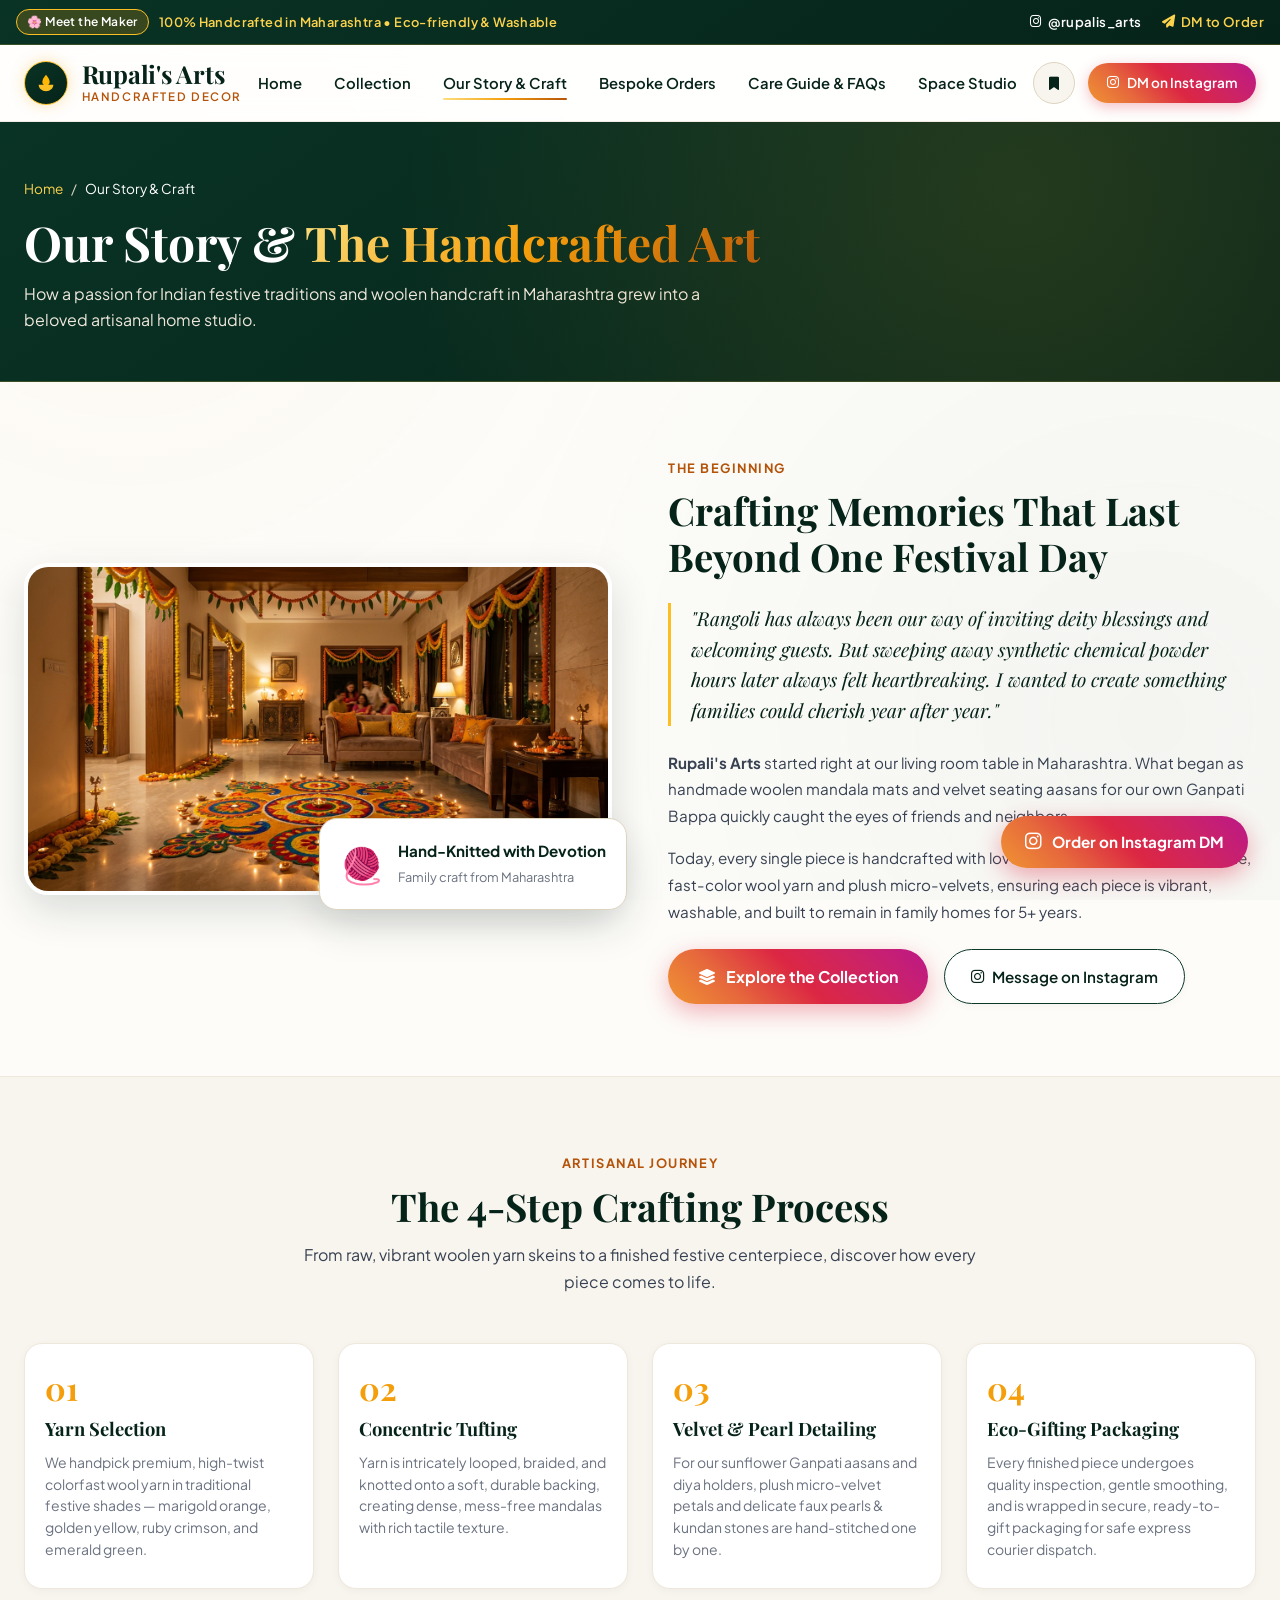
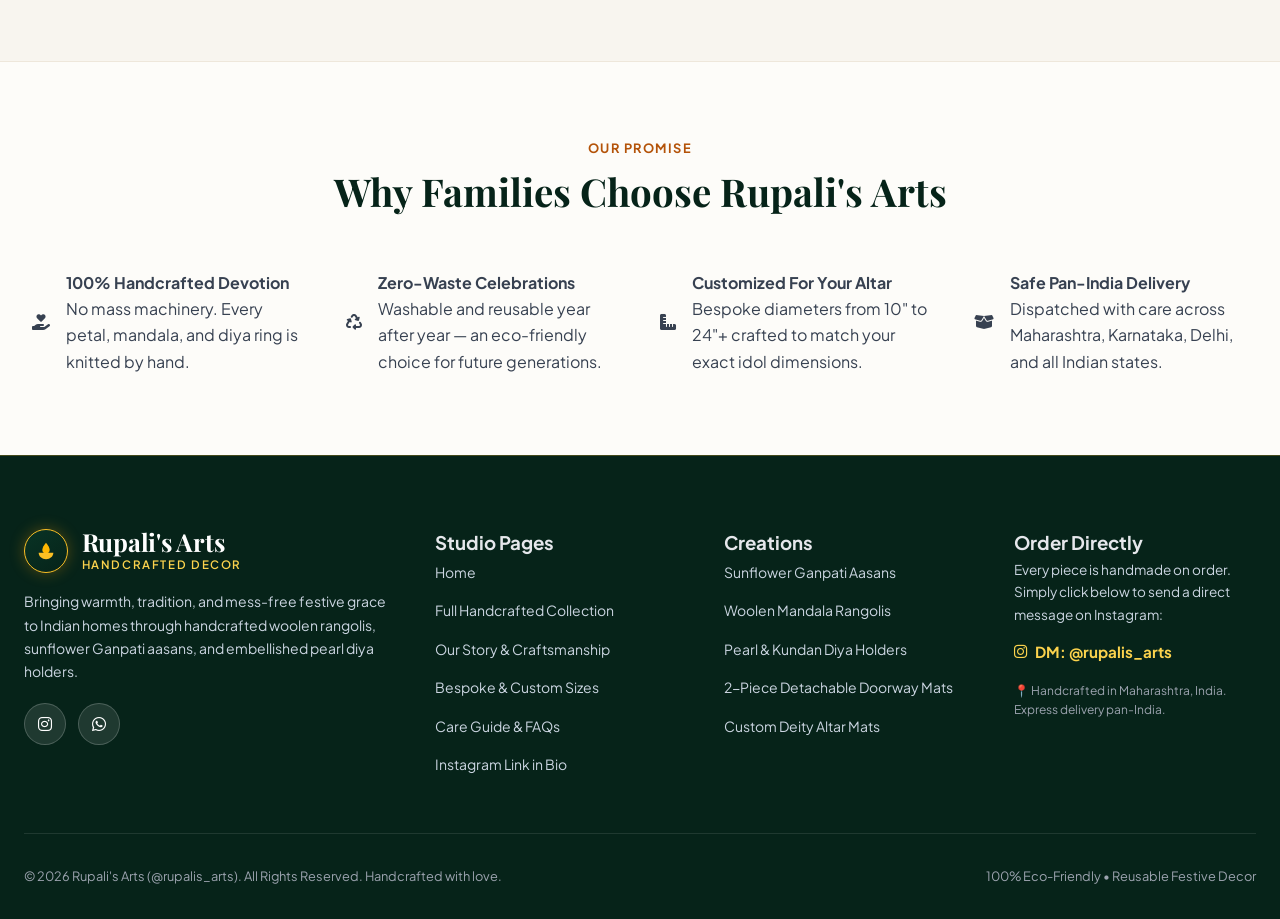
==== commit 91fdf60a: "refactor: remove all 'Aunt Rupali' references and standardize brand voice to 'Rupali\'s Arts'" ====
--- a/about.html
+++ b/about.html
@@ -8,8 +8,8 @@
   <!-- SEO Meta Tags -->
   <title>Our Story & Craft | Rupali's Arts Woolen Decor</title>
   <meta name="title" content="Our Story & Craft | Rupali's Arts Woolen Decor" />
-  <meta name="description" content="Discover Aunt Rupali's story and the artisanal craft of reusable woolen rangolis & Ganpati aasans handcrafted in Maharashtra." />
-  <meta name="keywords" content="About Rupali's Arts, handmade woolen rangoli story, Aunt Rupali crafts, Indian artisan festive decor, eco-friendly rangoli" />
+  <meta name="description" content="Discover our story and the artisanal craft of reusable woolen rangolis & Ganpati aasans handcrafted in Maharashtra." />
+  <meta name="keywords" content="About Rupali's Arts, handmade woolen rangoli story, Rupali's Arts crafts, Indian artisan festive decor, eco-friendly rangoli" />
   <meta name="author" content="Rupali's Arts" />
   <meta name="robots" content="index, follow" />
   <link rel="canonical" href="https://rugvednikam.github.io/rupalis-arts/about.html" />
@@ -19,7 +19,7 @@
   <meta property="og:type" content="website" />
   <meta property="og:url" content="https://rugvednikam.github.io/rupalis-arts/about.html" />
   <meta property="og:title" content="Our Story & Craft | Rupali's Arts" />
-  <meta property="og:description" content="Learn how Aunt Rupali creates washable, reusable woolen rangolis with love in Maharashtra." />
+  <meta property="og:description" content="Learn how Rupali's Arts creates washable, reusable woolen rangolis with love in Maharashtra." />
   <meta property="og:image" content="assets/images/hero.jpg" />
 
   <!-- Favicon -->
@@ -42,14 +42,14 @@
     <div class="announcement-content">
       <div class="announcement-text-group">
         <span class="announcement-badge">🌸 Meet the Maker</span>
-        <span class="announcement-tagline">100% Handcrafted by Aunt Rupali in Maharashtra • Eco-friendly & Washable</span>
+        <span class="announcement-tagline">100% Handcrafted in Maharashtra • Eco-friendly & Washable</span>
       </div>
       <div class="announcement-links">
         <a href="https://www.instagram.com/rupalis_arts/" target="_blank" rel="noopener noreferrer" class="announcement-link" aria-label="Visit Rupali's Arts on Instagram">
           <i class="fab fa-instagram" aria-hidden="true"></i> @rupalis_arts
         </a>
         <a href="javascript:void(0)" onclick="openInstagramDM('Artisan Story Inquiry')" class="announcement-link" style="color: var(--gold-300);" aria-label="Direct message on Instagram">
-          <i class="fas fa-paper-plane" aria-hidden="true"></i> DM Aunt Rupali
+          <i class="fas fa-paper-plane" aria-hidden="true"></i> DM to Order
         </a>
       </div>
     </div>
@@ -123,7 +123,7 @@
       <div class="container">
         <div class="story-grid">
           <div class="story-image-stack">
-            <img src="assets/images/hero.jpg" alt="Aunt Rupali Handcrafted Decor Workshop" class="story-main-img" />
+            <img src="assets/images/hero.jpg" alt="Rupali's Arts Handcrafted Decor Workshop" class="story-main-img" />
             <div class="artisan-badge-card">
               <div style="font-size: 2.2rem;">🧶</div>
               <div>
@@ -145,7 +145,7 @@
               <strong>Rupali's Arts</strong> started right at our living room table in Maharashtra. What began as handmade woolen mandala mats and velvet seating aasans for our own Ganpati Bappa quickly caught the eyes of friends and neighbors.
             </p>
             <p style="color: var(--text-body); font-size: 0.95rem; line-height: 1.75; margin-bottom: 1.5rem;">
-              Today, Aunt Rupali handcrafts every single piece on order. We source high-grade, fast-color wool yarn and plush micro-velvets, ensuring each piece is vibrant, washable, and built to remain in family homes for 5+ years.
+              Today, every single piece is handcrafted with love to order. We source high-grade, fast-color wool yarn and plush micro-velvets, ensuring each piece is vibrant, washable, and built to remain in family homes for 5+ years.
             </p>
 
             <div style="display: flex; gap: 1rem; flex-wrap: wrap;">
@@ -155,7 +155,7 @@
               </a>
               <button class="btn-secondary-outline" onclick="openInstagramDM('Artisan Story Chat')">
                 <i class="fab fa-instagram" aria-hidden="true"></i>
-                <span>Message Aunt Rupali</span>
+                <span>Message on Instagram</span>
               </button>
             </div>
           </div>
@@ -350,7 +350,7 @@
 
     <div class="drawer-footer">
       <label for="inquiryNotesInput" style="font-size: 0.8rem; font-weight: 700; color: var(--emerald-900); display: block; margin-bottom: 0.4rem;">
-        Custom Size / Note for Aunt Rupali:
+        Custom Size / Note for Order:
       </label>
       <input type="text" id="inquiryNotesInput" placeholder="e.g. Need 12-inch size in Purple" style="width: 100%; padding: 0.65rem 0.85rem; border-radius: 10px; border: 1px solid var(--cream-300); font-size: 0.825rem; margin-bottom: 1rem; outline: none;" />
 
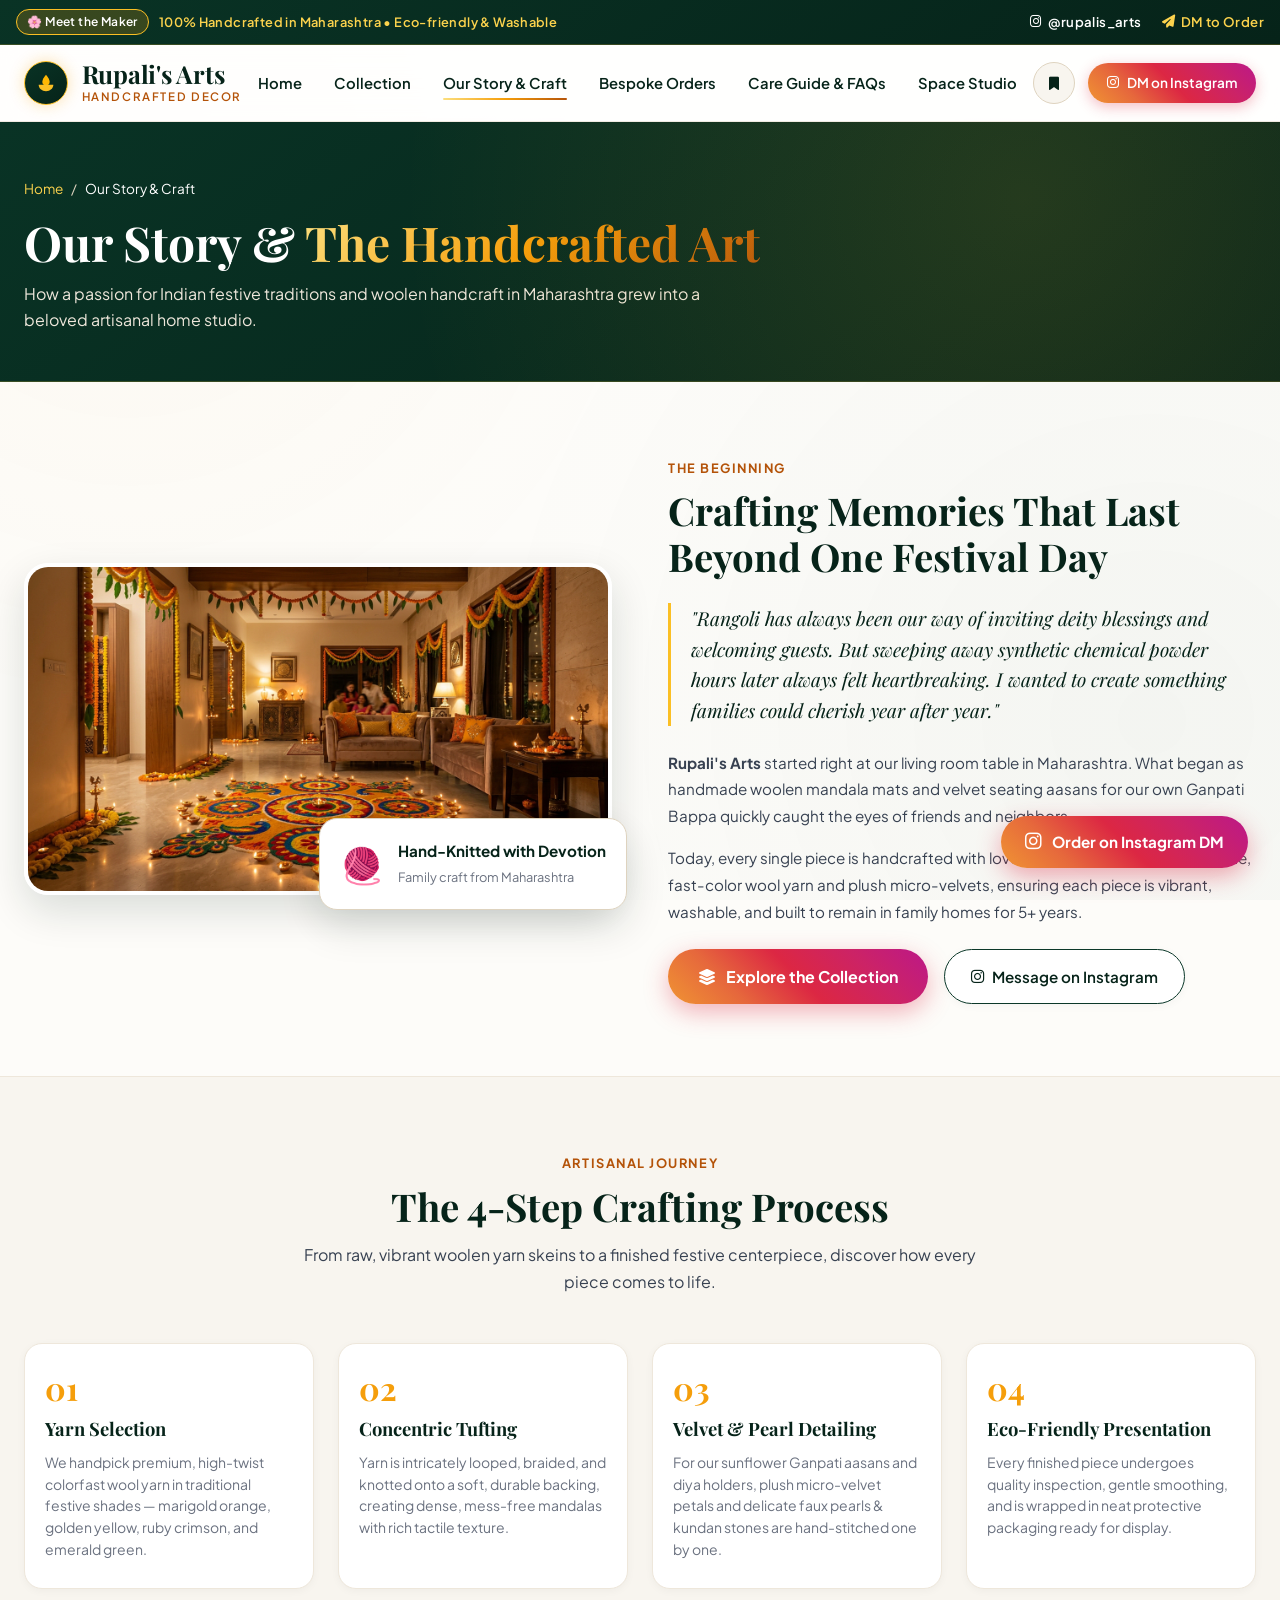
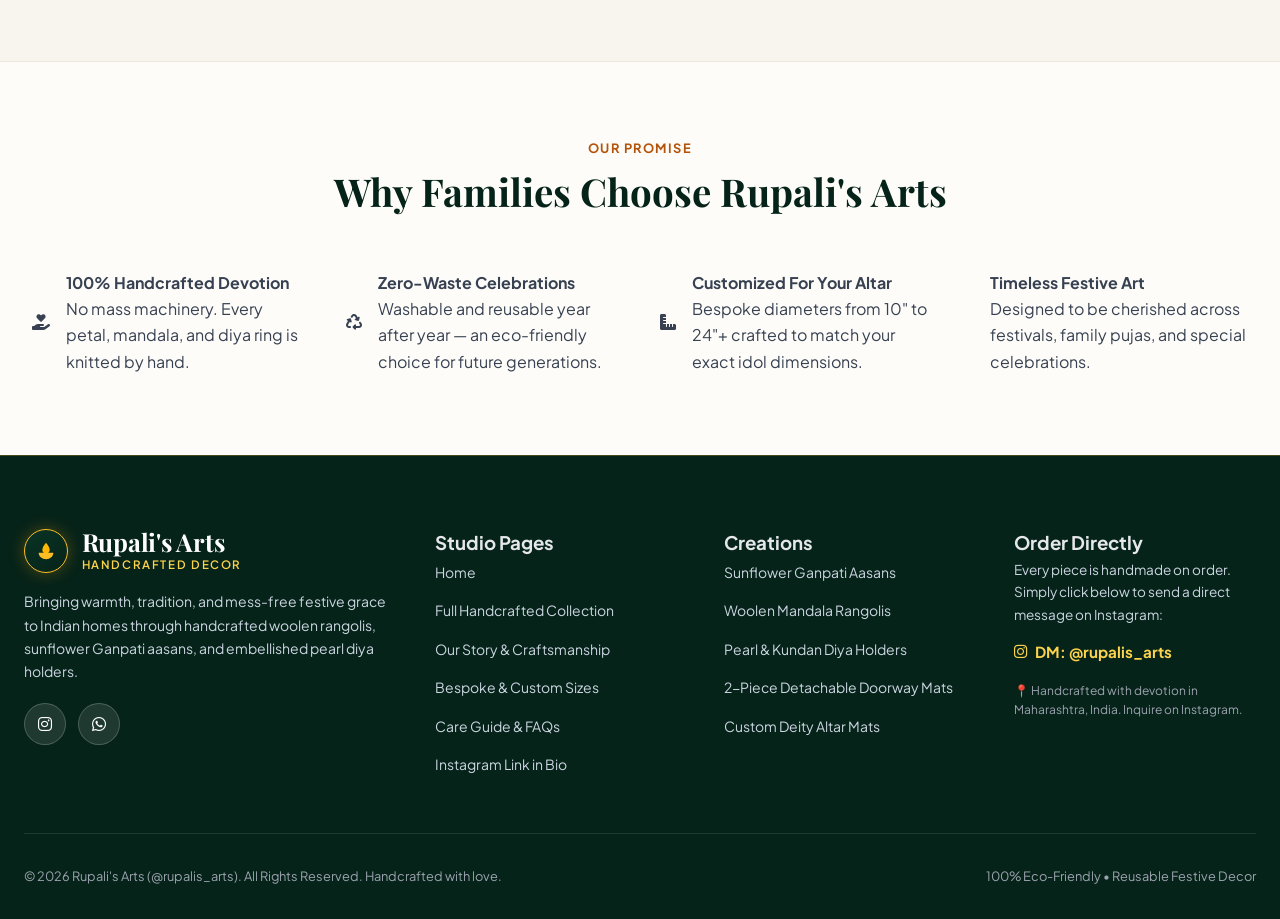
==== commit 37f69360: "refactor: reposition website as an artisan product showcase; remove pan-India shipping and delivery " ====
--- a/about.html
+++ b/about.html
@@ -205,9 +205,9 @@
           <!-- Step 4 -->
           <div class="step-card">
             <div class="step-number">04</div>
-            <h3>Eco-Gifting Packaging</h3>
+            <h3>Eco-Friendly Presentation</h3>
             <p>
-              Every finished piece undergoes quality inspection, gentle smoothing, and is wrapped in secure, ready-to-gift packaging for safe express courier dispatch.
+              Every finished piece undergoes quality inspection, gentle smoothing, and is wrapped in neat protective packaging ready for display.
             </p>
           </div>
         </div>
@@ -248,10 +248,10 @@
           </div>
 
           <div class="feature-box">
-            <div class="feature-icon"><i class="fas fa-box-open" aria-hidden="true"></i></div>
+            <div class="feature-icon"><i class="fas fa-sparkles" aria-hidden="true"></i></div>
             <div class="feature-info">
-              <h4>Safe Pan-India Delivery</h4>
-              <p>Dispatched with care across Maharashtra, Karnataka, Delhi, and all Indian states.</p>
+              <h4>Timeless Festive Art</h4>
+              <p>Designed to be cherished across festivals, family pujas, and special celebrations.</p>
             </div>
           </div>
         </div>
@@ -321,7 +321,7 @@
             <i class="fab fa-instagram" aria-hidden="true"></i> DM: @rupalis_arts
           </a>
           <p style="font-size: 0.75rem; color: #9ca3af; margin-top: 1rem;">
-            📍 Handcrafted in Maharashtra, India. Express delivery pan-India.
+            📍 Handcrafted with devotion in Maharashtra, India. Inquire on Instagram.
           </p>
         </div>
       </div>
@@ -457,7 +457,7 @@
       </a>
 
       <div class="mobile-sidebar-badge-strip">
-        <span>🚚 Express Shipping</span>
+        <span>🪡 Handcrafted Art</span>
         <span>•</span>
         <span>💯 100% Reusable</span>
       </div>
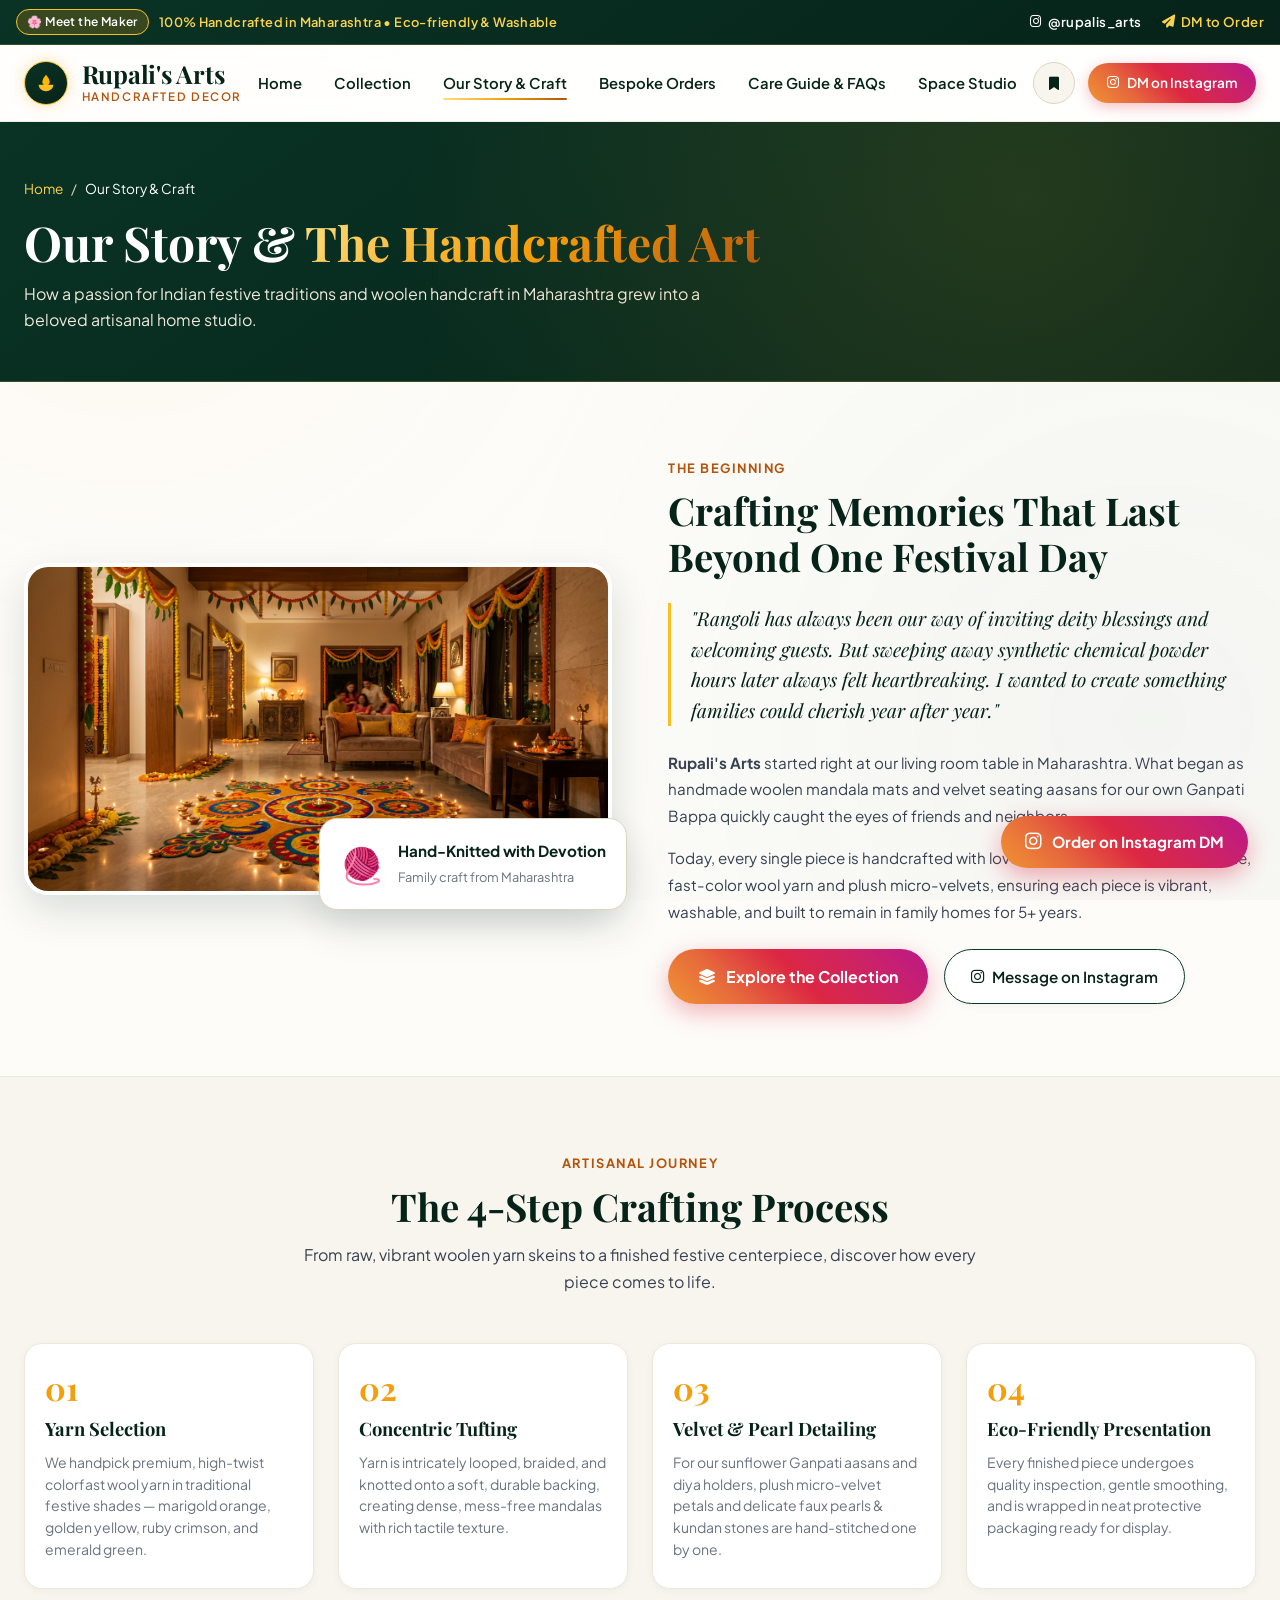
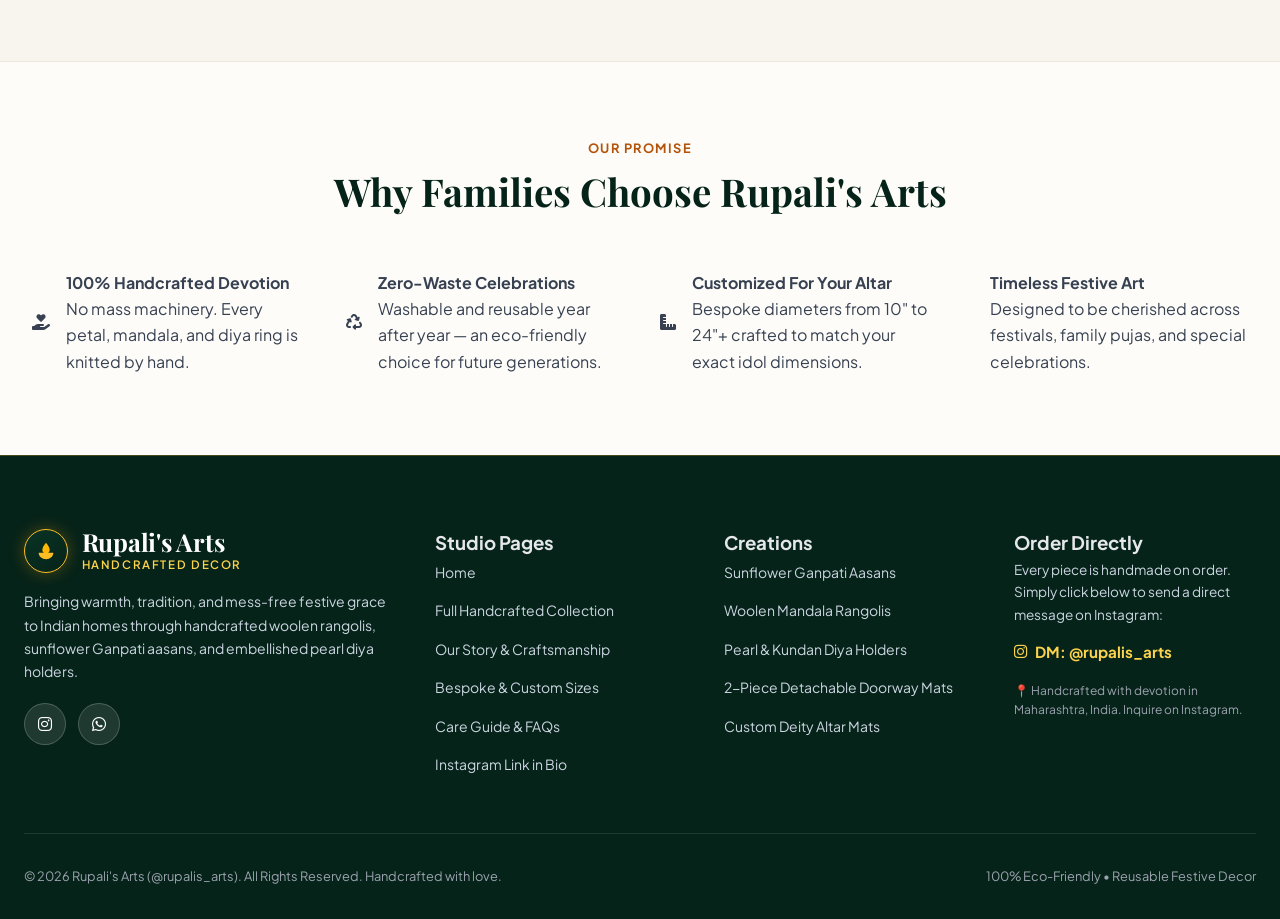
==== commit 2a670def: "fix: update script cache busters and expand featured products grid on homepage" ====
--- a/about.html
+++ b/about.html
@@ -410,7 +410,7 @@
             <a href="collection.html" class="mobile-nav-item">
               <span class="item-icon"><i class="fas fa-layer-group" aria-hidden="true"></i></span>
               <span class="item-label">Full Collection</span>
-              <span class="item-pill">7 Designs</span>
+              <span class="item-pill">12 Designs</span>
             </a>
           </li>
           <li>
@@ -471,7 +471,7 @@
   </a>
 
   <!-- Scripts -->
-  <script src="js/products.js"></script>
-  <script src="js/app.js"></script>
+  <script src="js/products.js?v=3"></script>
+  <script src="js/app.js?v=3"></script>
 </body>
 </html>
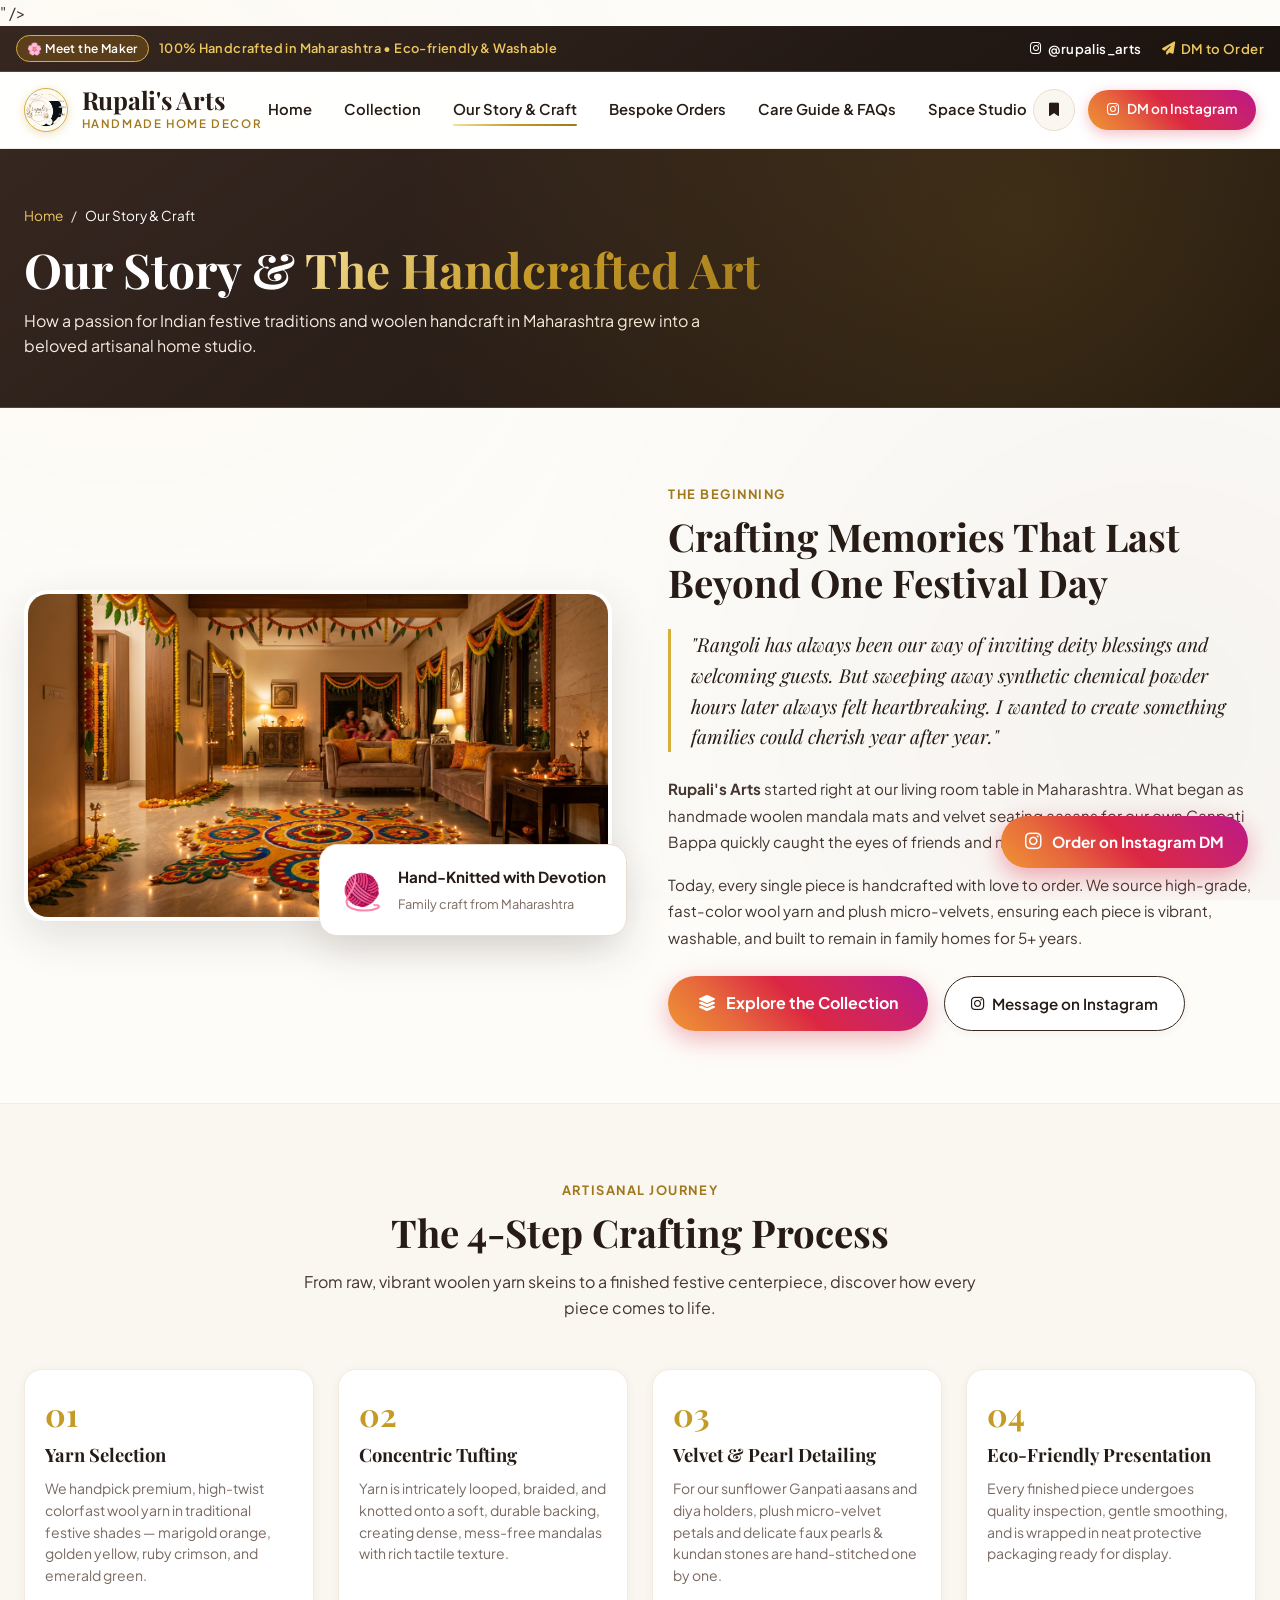
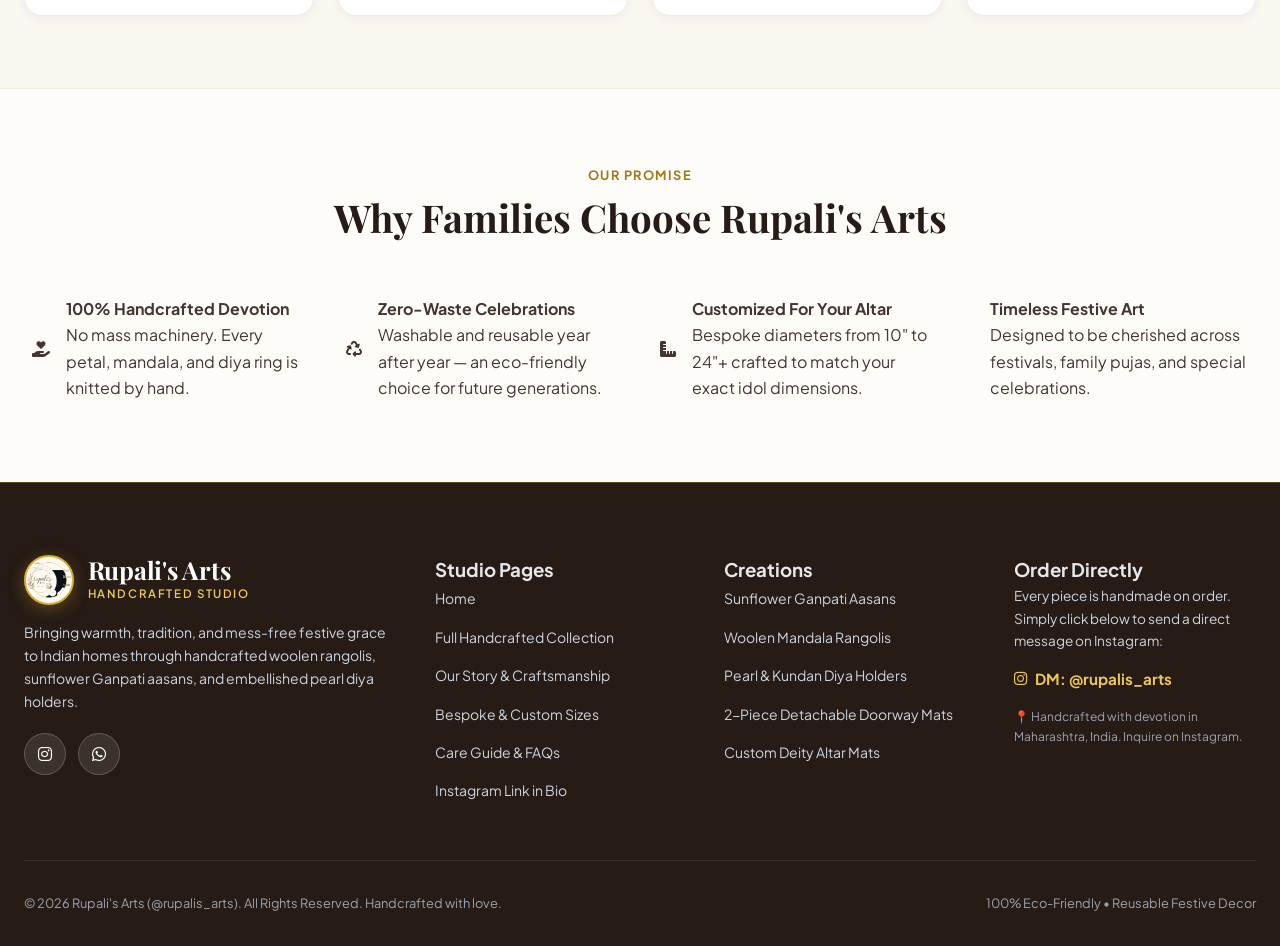
==== commit 9ae38756: "Adopt official brand logo, update favicons, and redesign website color palette to warm terracotta, n" ====
--- a/about.html
+++ b/about.html
@@ -13,7 +13,7 @@
   <meta name="author" content="Rupali's Arts" />
   <meta name="robots" content="index, follow" />
   <link rel="canonical" href="https://rugvednikam.github.io/rupalis-arts/about.html" />
-  <meta name="theme-color" content="#062319" />
+  <meta name="theme-color" content="#c47361" />
 
   <!-- Open Graph -->
   <meta property="og:type" content="website" />
@@ -23,7 +23,9 @@
   <meta property="og:image" content="assets/images/hero.jpg" />
 
   <!-- Favicon -->
-  <link rel="icon" type="image/svg+xml" href="data:image/svg+xml,<svg xmlns='http://www.w3.org/2000/svg' viewBox='0 0 24 24'><path d='M12 3C12 3 8 7.5 8 11C8 13.2 9.8 15 12 15C14.2 15 16 13.2 16 11C16 7.5 12 3 12 3Z' fill='%23f59e0b'/><path d='M4 14C4 18 7.58 21 12 21C16.42 21 20 18 20 14H4Z' fill='%230b3829'/></svg>" />
+  <link rel="icon" type="image/png" sizes="32x32" href="assets/images/favicon.png" />
+  <link rel="icon" type="image/png" sizes="16x16" href="assets/images/favicon-16x16.png" />
+  <link rel="apple-touch-icon" sizes="180x180" href="assets/images/apple-touch-icon.png" /><path d='M12 3C12 3 8 7.5 8 11C8 13.2 9.8 15 12 15C14.2 15 16 13.2 16 11C16 7.5 12 3 12 3Z' fill='%23f59e0b'/><path d='M4 14C4 18 7.58 21 12 21C16.42 21 20 18 20 14H4Z' fill='%230b3829'/></svg>" />
 
   <!-- Google Fonts & Font Awesome -->
   <link rel="preconnect" href="https://fonts.googleapis.com" />
@@ -60,15 +62,10 @@
     <div class="container">
       <nav class="navbar" role="navigation" aria-label="Main Navigation">
         <a href="index.html" class="brand-logo" aria-label="Rupali's Arts Home">
-          <div class="logo-diya-icon">
-            <svg width="22" height="22" viewBox="0 0 24 24" fill="none" aria-hidden="true">
-              <path d="M12 3C12 3 8 7.5 8 11C8 13.2 9.8 15 12 15C14.2 15 16 13.2 16 11C16 7.5 12 3 12 3Z" fill="#ffb703"/>
-              <path d="M4 14C4 18 7.58 21 12 21C16.42 21 20 18 20 14H4Z" fill="#fbbf24"/>
-            </svg>
-          </div>
+          <img src="assets/images/logo.png" alt="Rupali's Arts" class="brand-logo-img" width="44" height="44" />
           <div class="brand-text-group">
             <span class="brand-title">Rupali's Arts</span>
-            <span class="brand-subtitle">Handcrafted Decor</span>
+            <span class="brand-subtitle">Handmade Home Decor</span>
           </div>
         </a>
 
@@ -265,15 +262,10 @@
       <div class="footer-grid">
         <div class="footer-col">
           <a href="index.html" class="brand-logo" style="margin-bottom: 1rem;" aria-label="Rupali's Arts Home">
-            <div class="logo-diya-icon">
-              <svg width="22" height="22" viewBox="0 0 24 24" fill="none" aria-hidden="true">
-                <path d="M12 3C12 3 8 7.5 8 11C8 13.2 9.8 15 12 15C14.2 15 16 13.2 16 11C16 7.5 12 3 12 3Z" fill="#ffb703"/>
-                <path d="M4 14C4 18 7.58 21 12 21C16.42 21 20 18 20 14H4Z" fill="#fbbf24"/>
-              </svg>
-            </div>
+            <img src="assets/images/logo.png" alt="Rupali's Arts" class="footer-logo-img" width="48" height="48" />
             <div class="brand-text-group">
               <span class="brand-title" style="color: #fff;">Rupali's Arts</span>
-              <span class="brand-subtitle" style="color: var(--gold-300);">Handcrafted Decor</span>
+              <span class="brand-subtitle" style="color: var(--gold-300);">Handcrafted Studio</span>
             </div>
           </a>
           <p style="font-size: 0.875rem; color: #cbd5e1; line-height: 1.65; margin-bottom: 1.25rem;">
@@ -366,15 +358,10 @@
   <aside id="mobileSidebar" class="mobile-sidebar" role="dialog" aria-modal="true" aria-label="Mobile Navigation Sidebar">
     <div class="mobile-sidebar-header">
       <a href="index.html" class="brand-logo" id="mobileSidebarLogo" aria-label="Rupali's Arts Home">
-        <div class="logo-diya-icon">
-          <svg width="20" height="20" viewBox="0 0 24 24" fill="none" aria-hidden="true">
-            <path d="M12 3C12 3 8 7.5 8 11C8 13.2 9.8 15 12 15C14.2 15 16 13.2 16 11C16 7.5 12 3 12 3Z" fill="#ffb703"/>
-            <path d="M4 14C4 18 7.58 21 12 21C16.42 21 20 18 20 14H4Z" fill="#fbbf24"/>
-          </svg>
-        </div>
+        <img src="assets/images/logo.png" alt="Rupali's Arts" class="brand-logo-img" width="40" height="40" />
         <div class="brand-text-group">
           <span class="brand-title" style="font-size: 1.35rem; color: #fff;">Rupali's Arts</span>
-          <span class="brand-subtitle" style="color: var(--gold-300);">Handcrafted Decor</span>
+          <span class="brand-subtitle" style="color: var(--gold-300);">Handcrafted Studio</span>
         </div>
       </a>
       <button id="closeMobileSidebarBtn" class="mobile-sidebar-close" aria-label="Close mobile navigation sidebar">
--- a/css/main.css
+++ b/css/main.css
@@ -1,56 +1,95 @@
 /* ==========================================================================
-   RUPALI'S ARTS - MODERN HANDCRAFTED FESTIVE HOME DECOR STYLESHEET
+   RUPALI'S ARTS - BESPOKE HANDCRAFTED HOME DECOR STYLESHEET
+   Harmonious Terracotta Rose, Warm Gold, Natural Linen & Artisan Espresso
    ========================================================================== */
 
 :root {
-  /* Brand Color Tokens */
-  --emerald-900: #062319;
-  --emerald-800: #0b3829;
-  --emerald-700: #104c38;
-  --emerald-600: #16654b;
-  --emerald-100: #e3f2ec;
-  --emerald-50:  #f0f8f5;
-
-  --gold-500: #f59e0b;
-  --gold-400: #fbbf24;
-  --gold-300: #fcd34d;
-  --gold-200: #fde68a;
+  /* Brand Color Tokens - Handcrafted Terracotta & Blush Clay */
+  --terracotta-950: #38150e;
+  --terracotta-900: #4a1d15;
+  --terracotta-800: #6e2d21;
+  --terracotta-700: #8f3d2e;
+  --terracotta-600: #b04e3c;
+  --terracotta-500: #c47361;
+  --terracotta-400: #d48b7b;
+  --terracotta-300: #e3a99c;
+  --terracotta-200: #f0c9c1;
+  --terracotta-100: #f9e8e4;
+  --terracotta-50:  #fdf5f3;
+
+  /* Backward Compatibility Aliases for Emerald tokens -> Terracotta/Espresso */
+  --emerald-900: #261b15;
+  --emerald-800: #362720;
+  --emerald-700: #4a1d15;
+  --emerald-600: #8f3d2e;
+  --emerald-100: #f9e8e4;
+  --emerald-50:  #fdf5f3;
+
+  /* Artisan Champagne Warm Gold */
+  --gold-600: #a1781c;
+  --gold-500: #c59b27;
+  --gold-400: #d8af3a;
+  --gold-300: #ecc75f;
+  --gold-200: #f6e09a;
+  --gold-100: #fdf5d7;
+  --gold-50:  #fffcf0;
   
-  --amber-500: #d97706;
-  --amber-600: #b45309;
-
-  --crimson-700: #881337;
-  --crimson-600: #be123c;
-  --crimson-500: #e11d48;
-
+  --amber-500: #c59b27;
+  --amber-600: #a1781c;
+
+  --crimson-700: #7a231b;
+  --crimson-600: #b84738;
+  --crimson-500: #d9534f;
+
+  /* Natural Warm Linen & Sand Canvas */
   --cream-50:  #fdfcf9;
-  --cream-100: #f8f5ef;
-  --cream-200: #eee7db;
-  --cream-300: #ded3bf;
-
-  --text-dark: #1a202c;
-  --text-body: #374151;
-  --text-muted: #6b7280;
-  --text-light: #9ca3af;
+  --cream-100: #faf6f0;
+  --cream-200: #f3ecdf;
+  --cream-300: #ebdcd0;
+
+  --linen-50:  #fdfcf9;
+  --linen-100: #faf6f0;
+  --linen-200: #f3ecdf;
+  --linen-300: #ebdcd0;
+  --linen-400: #d6c3b2;
+
+  --sage-600: #4c5d4b;
+  --sage-500: #6b7d6a;
+  --sage-100: #edf2ec;
+
+  --espresso-950: #1b130f;
+  --espresso-900: #261b15;
+  --espresso-800: #362720;
+  --espresso-700: #4c372e;
+  --espresso-600: #634a3f;
+
+  --text-dark: #221814;
+  --text-body: #44352e;
+  --text-muted: #796a62;
+  --text-light: #a4948a;
 
   /* Gradients */
-  --grad-gold: linear-gradient(135deg, #fce080 0%, #f59e0b 50%, #b45309 100%);
-  --grad-emerald: linear-gradient(145deg, #093325 0%, #062319 100%);
-  --grad-emerald-subtle: linear-gradient(180deg, #0d3d2c 0%, #07261b 100%);
+  --grad-gold: linear-gradient(135deg, #f6e09a 0%, #c59b27 50%, #a1781c 100%);
+  --grad-terracotta: linear-gradient(135deg, #d48b7b 0%, #c47361 50%, #8f3d2e 100%);
+  --grad-emerald: linear-gradient(145deg, #362720 0%, #1b130f 100%);
+  --grad-emerald-subtle: linear-gradient(180deg, #3a2b23 0%, #261b15 100%);
+  --grad-espresso: linear-gradient(145deg, #362720 0%, #1b130f 100%);
+  --grad-espresso-subtle: linear-gradient(180deg, #3a2b23 0%, #261b15 100%);
+  --grad-warm-card: linear-gradient(180deg, #ffffff 0%, #faf6f0 100%);
   --grad-instagram: linear-gradient(45deg, #f09433 0%, #e6683c 25%, #dc2743 50%, #cc2366 75%, #bc1888 100%);
-  --grad-festive-glow: radial-gradient(circle at center, rgba(251, 191, 36, 0.25) 0%, rgba(13, 61, 44, 0) 70%);
+  --grad-festive-glow: radial-gradient(circle at center, rgba(196, 115, 97, 0.22) 0%, rgba(38, 27, 21, 0) 70%);
 
   /* Glassmorphism */
-  --glass-bg: rgba(255, 255, 255, 0.82);
-  --glass-border: rgba(251, 191, 36, 0.28);
-  --glass-dark-bg: rgba(6, 35, 25, 0.85);
-  --glass-dark-border: rgba(251, 191, 36, 0.2);
+  --glass-bg: rgba(255, 255, 255, 0.90);
+  --glass-border: rgba(196, 115, 97, 0.22);
+  --glass-dark-bg: rgba(38, 27, 21, 0.92);
+  --glass-dark-border: rgba(197, 155, 39, 0.35);
 
   /* Shadows */
-  --shadow-sm: 0 2px 8px rgba(0, 0, 0, 0.04);
-  --shadow-md: 0 8px 24px rgba(6, 35, 25, 0.08);
-  --shadow-lg: 0 16px 40px rgba(6, 35, 25, 0.14);
-  --shadow-glow: 0 0 35px rgba(245, 158, 11, 0.35);
+  --shadow-sm: 0 2px 10px rgba(54, 39, 32, 0.05);
+  --shadow-md: 0 8px 24px rgba(54, 39, 32, 0.09);
+  --shadow-lg: 0 16px 44px rgba(54, 39, 32, 0.13);
+  --shadow-glow: 0 0 35px rgba(196, 115, 97, 0.28);
 
   /* Fonts */
   --font-serif: 'Playfair Display', Georgia, serif;
@@ -98,7 +137,7 @@
   inset: 0;
   background-image: 
     radial-gradient(circle at 10% 20%, rgba(245, 158, 11, 0.03) 0%, transparent 40%),
-    radial-gradient(circle at 90% 80%, rgba(16, 76, 56, 0.04) 0%, transparent 50%);
+    radial-gradient(circle at 90% 80%, rgba(74, 29, 21, 0.04) 0%, transparent 50%);
   pointer-events: none;
   z-index: -1;
 }
@@ -243,6 +282,50 @@
   gap: 0.85rem;
 }
 
+
+/* Brand Logo */
+.brand-logo {
+  display: flex;
+  align-items: center;
+  gap: 0.85rem;
+  text-decoration: none;
+}
+
+.brand-logo-img {
+  width: 44px;
+  height: 44px;
+  border-radius: 50%;
+  object-fit: cover;
+  border: 1.5px solid var(--gold-400);
+  box-shadow: 0 2px 10px rgba(197, 155, 39, 0.3);
+  background: var(--linen-50);
+  flex-shrink: 0;
+  transition: transform var(--transition-fast), box-shadow var(--transition-fast);
+}
+
+.brand-logo:hover .brand-logo-img {
+  transform: scale(1.06) rotate(3deg);
+  box-shadow: 0 4px 14px rgba(196, 115, 97, 0.4);
+}
+
+.footer-logo-row {
+  display: flex;
+  align-items: center;
+  gap: 0.85rem;
+  margin-bottom: 1.25rem;
+}
+
+.footer-logo-img {
+  width: 50px;
+  height: 50px;
+  border-radius: 50%;
+  object-fit: cover;
+  border: 2px solid var(--gold-400);
+  box-shadow: 0 4px 16px rgba(197, 155, 39, 0.35);
+  background: var(--linen-50);
+  flex-shrink: 0;
+}
+
 .logo-diya-icon {
   width: 44px;
   height: 44px;
@@ -393,7 +476,7 @@
   padding: 3.5rem 0 5rem;
   overflow: hidden;
   background: radial-gradient(circle at 80% 20%, rgba(245, 158, 11, 0.12) 0%, transparent 60%),
-              radial-gradient(circle at 20% 80%, rgba(16, 76, 56, 0.08) 0%, transparent 60%);
+              radial-gradient(circle at 20% 80%, rgba(74, 29, 21, 0.08) 0%, transparent 60%);
 }
 
 .hero-particle-canvas {
@@ -419,8 +502,8 @@
   display: inline-flex;
   align-items: center;
   gap: 0.5rem;
-  background: rgba(16, 76, 56, 0.08);
-  border: 1px solid rgba(16, 76, 56, 0.2);
+  background: rgba(74, 29, 21, 0.08);
+  border: 1px solid rgba(74, 29, 21, 0.2);
   padding: 0.35rem 1rem;
   border-radius: 9999px;
   color: var(--emerald-800);
@@ -1042,7 +1125,7 @@
 .tab-btn.active {
   background: var(--emerald-800);
   color: #fff;
-  box-shadow: 0 4px 12px rgba(11, 56, 41, 0.25);
+  box-shadow: 0 4px 12px rgba(54, 39, 32, 0.25);
 }
 
 .catalog-search-box {
@@ -1065,7 +1148,7 @@
 .catalog-search-input:focus {
   border-color: var(--emerald-700);
   background: #fff;
-  box-shadow: 0 0 0 3px rgba(16, 76, 56, 0.12);
+  box-shadow: 0 0 0 3px rgba(74, 29, 21, 0.12);
 }
 
 .search-icon-pos {
@@ -1142,7 +1225,7 @@
 }
 
 .product-badge-tag.eco {
-  background: #047857;
+  background: #b04e3c;
   color: #fff;
 }
 
@@ -1757,7 +1840,7 @@
 .insta-tile-overlay {
   position: absolute;
   inset: 0;
-  background: rgba(6, 35, 25, 0.65);
+  background: rgba(38, 27, 21, 0.65);
   backdrop-filter: blur(4px);
   display: flex;
   flex-direction: column;
@@ -1965,7 +2048,7 @@
 .modal-backdrop {
   position: fixed;
   inset: 0;
-  background: rgba(6, 35, 25, 0.75);
+  background: rgba(38, 27, 21, 0.75);
   backdrop-filter: blur(8px);
   -webkit-backdrop-filter: blur(8px);
   z-index: 1000;
@@ -2302,7 +2385,7 @@
 .mobile-sidebar-backdrop {
   position: fixed;
   inset: 0;
-  background: rgba(6, 35, 25, 0.75);
+  background: rgba(38, 27, 21, 0.75);
   backdrop-filter: blur(8px);
   -webkit-backdrop-filter: blur(8px);
   z-index: 998;
@@ -2328,7 +2411,7 @@
   max-width: 84vw;
   height: 100vh;
   height: 100dvh;
-  background: linear-gradient(180deg, #093325 0%, #062319 100%);
+  background: linear-gradient(180deg, #362720 0%, #261b15 100%);
   border-right: 1px solid rgba(251, 191, 36, 0.28);
   border-left: none;
   box-shadow: 10px 0 40px rgba(0, 0, 0, 0.6);
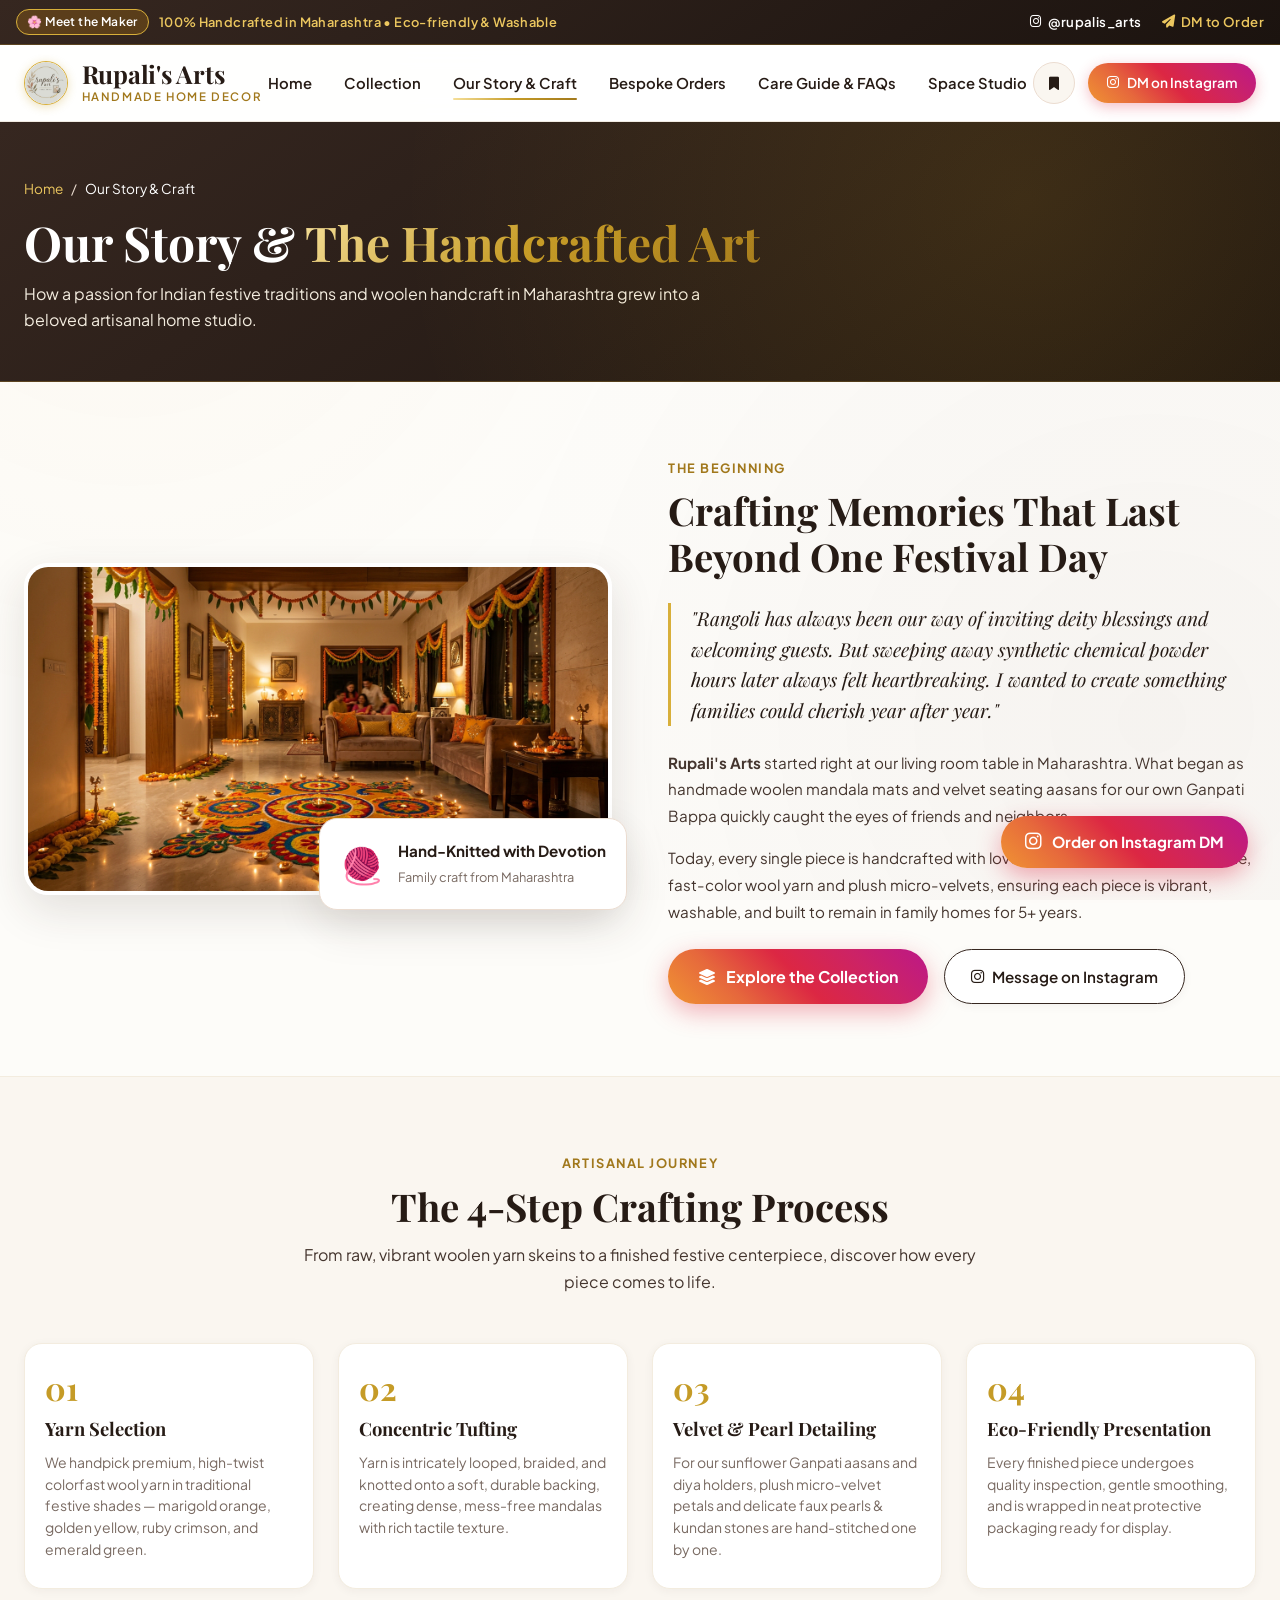
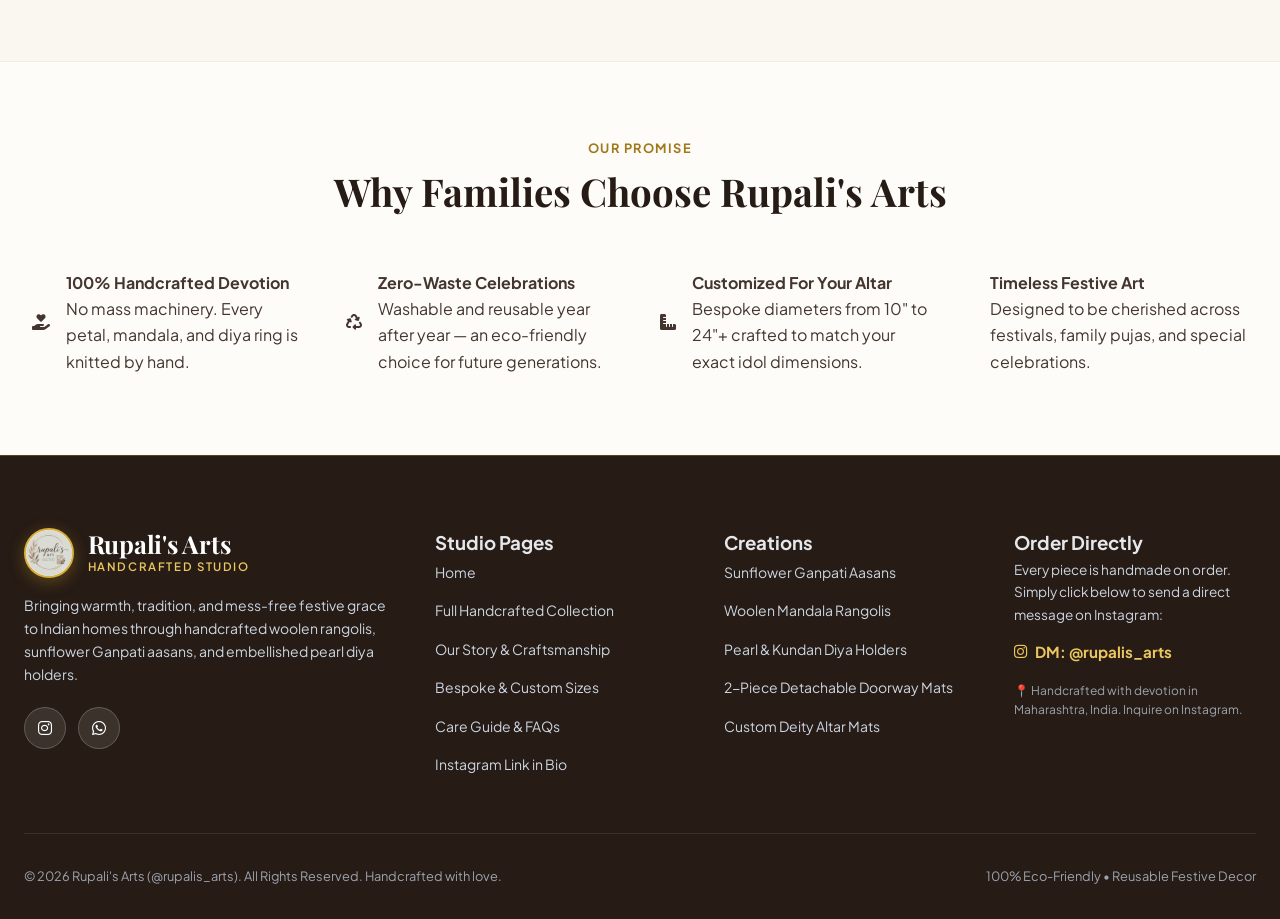
==== commit 22d2dc0a: "Comprehensive SEO keyword optimization: title tags, meta descriptions, long-tail keywords, and Schem" ====
--- a/about.html
+++ b/about.html
@@ -5,12 +5,12 @@
   <meta name="viewport" content="width=device-width, initial-scale=1.0" />
   <meta http-equiv="X-UA-Compatible" content="IE=edge" />
 
-  <!-- SEO Meta Tags -->
-  <title>Our Story & Craft | Rupali's Arts Woolen Decor</title>
-  <meta name="title" content="Our Story & Craft | Rupali's Arts Woolen Decor" />
-  <meta name="description" content="Discover our story and the artisanal craft of reusable woolen rangolis & Ganpati aasans handcrafted in Maharashtra." />
-  <meta name="keywords" content="About Rupali's Arts, handmade woolen rangoli story, Rupali's Arts crafts, Indian artisan festive decor, eco-friendly rangoli" />
-  <meta name="author" content="Rupali's Arts" />
+    <!-- SEO Meta Tags -->
+  <title>Our Story & Craft | Rupali Nikam | Handcrafted Woolen Decor Maharashtra</title>
+  <meta name="title" content="Our Story & Craft | Rupali Nikam | Handcrafted Woolen Decor Maharashtra" />
+  <meta name="description" content="Discover the artisan journey of Rupali Nikam and how Rupali's Arts handcrafts washable woolen rangolis, Ganpati aasans & Lippan art in Maharashtra, India." />
+  <meta name="keywords" content="About Rupali's Arts, Rupali Nikam artist, handmade woolen rangoli story, Indian artisan home decor, washable rangoli maker, Maharashtra handcrafted decor, traditional festive craft process, eco-friendly rangoli story" />
+  <meta name="author" content="Rupali Nikam - Rupali's Arts" />
   <meta name="robots" content="index, follow" />
   <link rel="canonical" href="https://rugvednikam.github.io/rupalis-arts/about.html" />
   <meta name="theme-color" content="#c47361" />
@@ -19,13 +19,13 @@
   <meta property="og:type" content="website" />
   <meta property="og:url" content="https://rugvednikam.github.io/rupalis-arts/about.html" />
   <meta property="og:title" content="Our Story & Craft | Rupali's Arts" />
-  <meta property="og:description" content="Learn how Rupali's Arts creates washable, reusable woolen rangolis with love in Maharashtra." />
+  <meta property="og:description" content="Learn how Rupali's Arts creates washable, reusable woolen rangolis and deity aasans with passion in Maharashtra." />
   <meta property="og:image" content="assets/images/hero.jpg" />
 
   <!-- Favicon -->
   <link rel="icon" type="image/png" sizes="32x32" href="assets/images/favicon.png" />
   <link rel="icon" type="image/png" sizes="16x16" href="assets/images/favicon-16x16.png" />
-  <link rel="apple-touch-icon" sizes="180x180" href="assets/images/apple-touch-icon.png" /><path d='M12 3C12 3 8 7.5 8 11C8 13.2 9.8 15 12 15C14.2 15 16 13.2 16 11C16 7.5 12 3 12 3Z' fill='%23f59e0b'/><path d='M4 14C4 18 7.58 21 12 21C16.42 21 20 18 20 14H4Z' fill='%230b3829'/></svg>" />
+  <link rel="apple-touch-icon" sizes="180x180" href="assets/images/apple-touch-icon.png" />
 
   <!-- Google Fonts & Font Awesome -->
   <link rel="preconnect" href="https://fonts.googleapis.com" />
@@ -36,6 +36,35 @@
   <!-- Custom CSS -->
   <link rel="stylesheet" href="css/animations.css" />
   <link rel="stylesheet" href="css/main.css" />
+  <!-- Schema.org AboutPage & Person Structured Data -->
+  <script type="application/ld+json">
+  {
+    "@context": "https://schema.org",
+    "@type": "AboutPage",
+    "name": "Our Story & Artisanal Craft - Rupali's Arts",
+    "url": "https://rugvednikam.github.io/rupalis-arts/about.html",
+    "mainEntity": {
+      "@type": "Person",
+      "name": "Rupali Nikam",
+      "jobTitle": "Handcraft Artist & Founder",
+      "worksFor": {
+        "@type": "Organization",
+        "name": "Rupali's Arts"
+      },
+      "address": {
+        "@type": "PostalAddress",
+        "addressRegion": "Maharashtra",
+        "addressCountry": "India"
+      },
+      "knowsAbout": [
+        "Woolen Rangoli Crafting",
+        "Velvet Deity Aasan Stitching",
+        "Lippan Mud and Mirror Art",
+        "Indian Festive Home Decor"
+      ]
+    }
+  }
+  </script>
 </head>
 <body>
 
